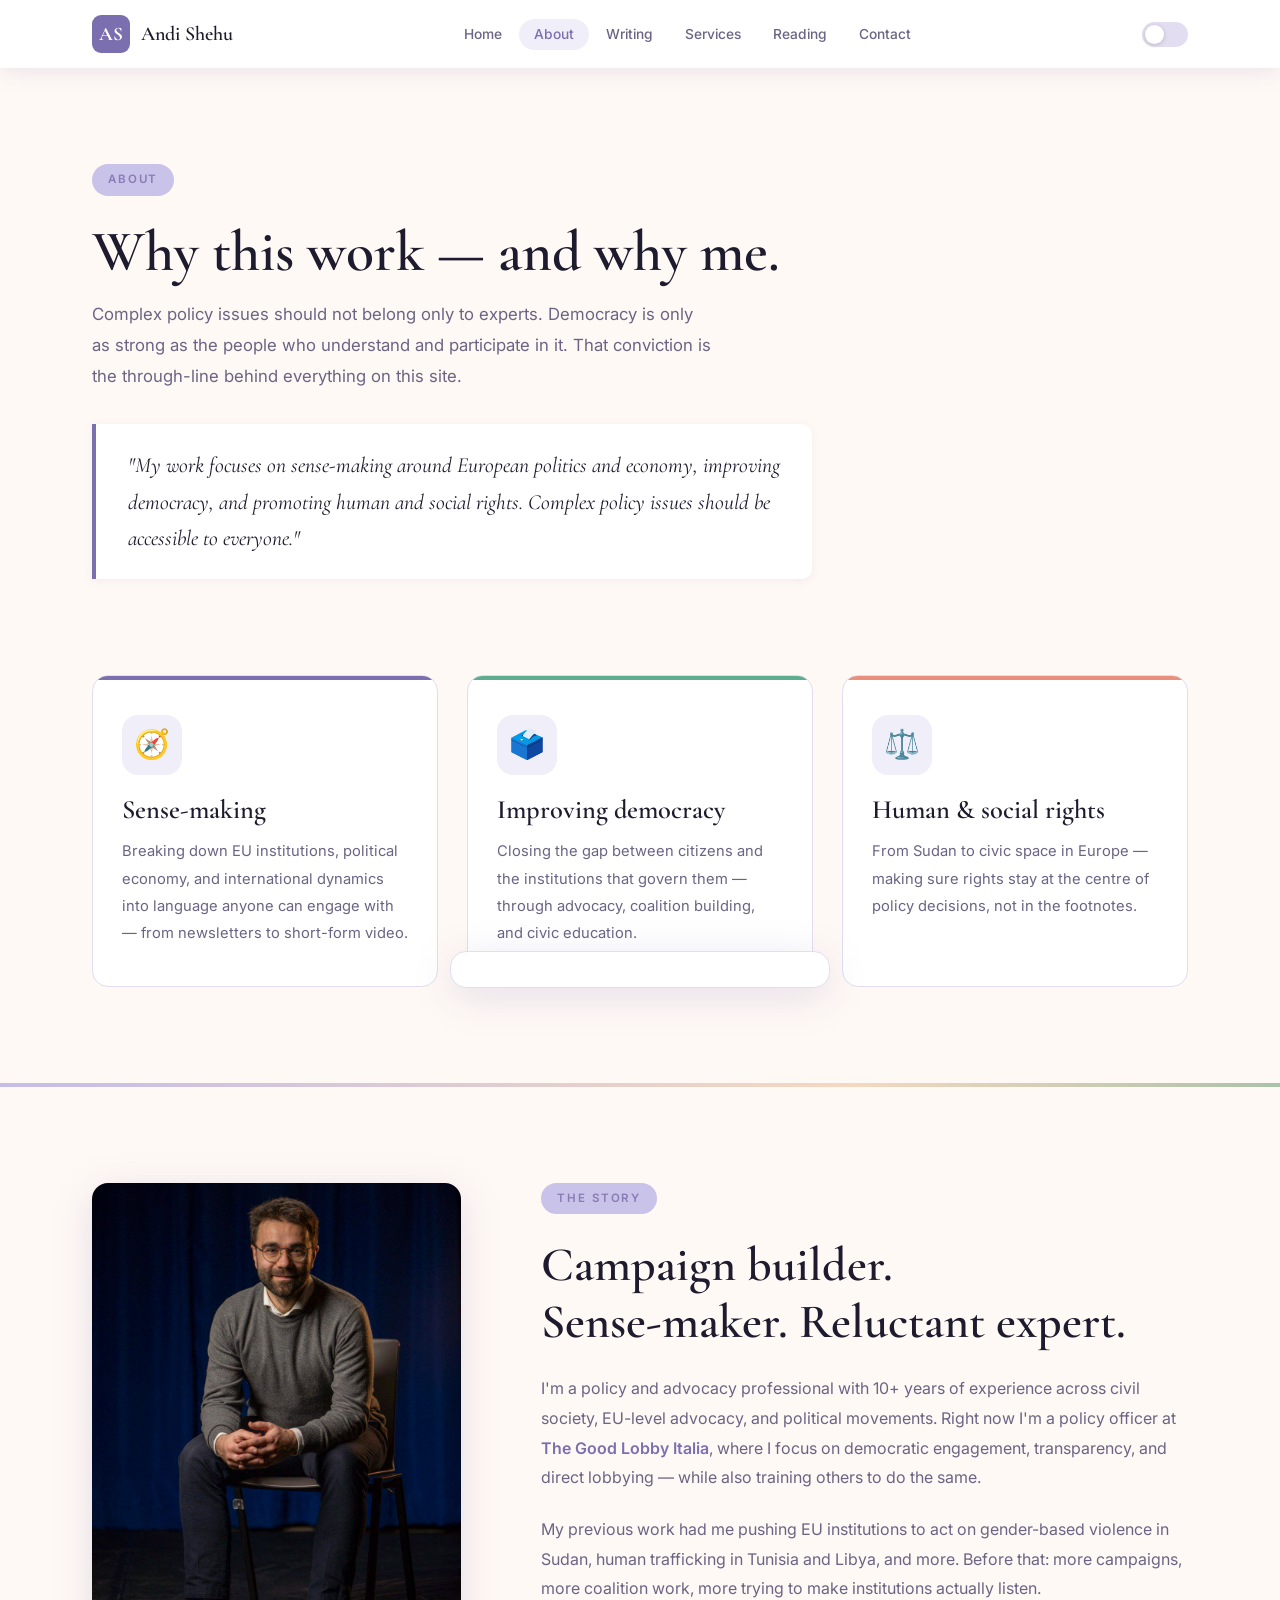
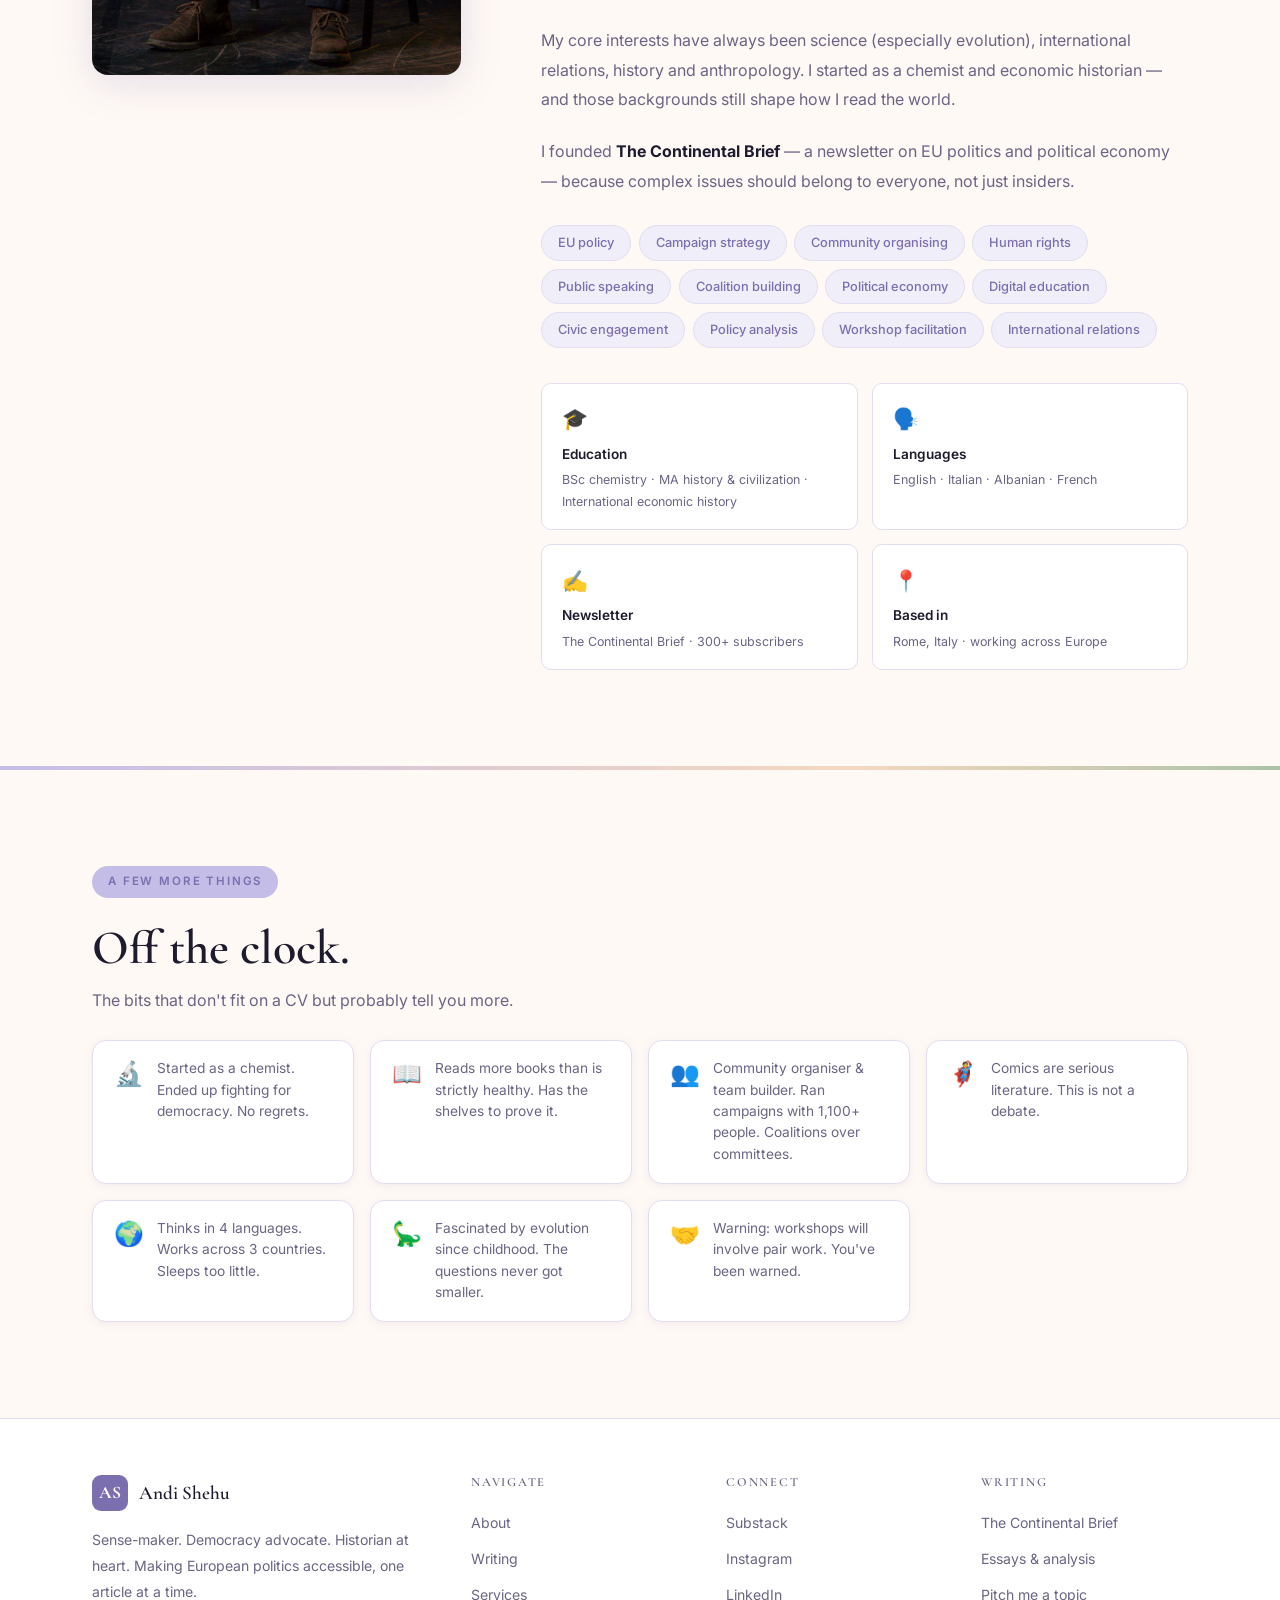
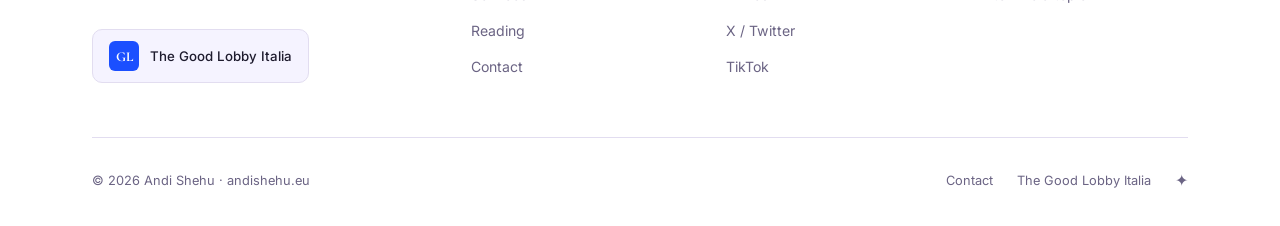
==== about.html @ 3b13c6f8 "Add files via upload" ====
<!DOCTYPE html>
<html lang="en" data-theme="light">
<head>
    <meta charset="UTF-8">
    <meta name="viewport" content="width=device-width, initial-scale=1.0">
    <title>About — Andi Shehu</title>
    <meta name="description" content="Mission, story and background. Policy officer at The Good Lobby Italia, working on EU politics, human rights and community organising.">

    <link rel="preconnect" href="https://fonts.googleapis.com">
    <link rel="preconnect" href="https://fonts.gstatic.com" crossorigin>
    <link href="https://fonts.googleapis.com/css2?family=Cormorant+Garamond:ital,wght@0,400;0,500;0,600;0,700;1,400;1,600&family=Inter:wght@300;400;500;600&display=swap" rel="stylesheet">
    <link rel="stylesheet" href="styles.css">

    <style>
    body { background: var(--bg-about); }

    .page-intro { max-width: 760px; }

    /* Mission pillars */
    .pillars-grid { display: grid; grid-template-columns: repeat(3,1fr); gap: 1.8rem; margin-top: 1rem; }
    .pillar-card {
        background: var(--surface); border: 1px solid var(--border);
        border-radius: var(--radius); padding: 2.4rem 1.8rem; text-align: left;
        transition: all var(--transition); position: relative; overflow: hidden;
    }
    .pillar-card::before { content: ''; position: absolute; top: 0; left: 0; right: 0; height: 4px; background: var(--pc, var(--primary)); }
    .pillar-card:hover { transform: translateY(-6px); box-shadow: var(--shadow-lg); }
    .pillar-icon {
        width: 60px; height: 60px; border-radius: 16px;
        display: flex; align-items: center; justify-content: center;
        font-size: 1.8rem; margin-bottom: 1.3rem; background: var(--surface-alt);
    }
    .pillar-card h3 { margin-bottom: 0.7rem; }
    .pillar-card p { font-size: 0.92rem; }

    .blockquote {
        font-family: 'Cormorant Garamond', serif; font-size: 1.35rem; font-style: italic;
        color: var(--text); border-left: 4px solid var(--primary);
        padding: 1.4rem 2rem; text-align: left;
        background: var(--surface); border-radius: 0 var(--radius-sm) var(--radius-sm) 0;
        margin: 2rem 0; box-shadow: var(--shadow-sm); max-width: 720px;
    }

    /* Bio */
    .about-grid { display: grid; grid-template-columns: 1fr 1.75fr; gap: 5rem; align-items: start; }
    .photo-col { position: relative; }
    .photo-frame {
        width: 100%; aspect-ratio: 3/4; border-radius: var(--radius);
        overflow: hidden; box-shadow: var(--shadow-lg); position: relative;
    }
    .photo-frame img { width: 100%; height: 100%; object-fit: cover; display: block; }
    .photo-hover-msg {
        position: absolute; inset: 0; background: rgba(90,78,138,0.88);
        display: flex; align-items: center; justify-content: center;
        opacity: 0; transition: opacity 0.35s; border-radius: var(--radius);
        color: white; text-align: center; padding: 2rem;
        font-family: 'Cormorant Garamond', serif; font-size: 1.15rem;
        font-style: italic; line-height: 1.65;
    }
    .photo-frame:hover .photo-hover-msg { opacity: 1; }

    .about-text h2 { margin-bottom: 1.4rem; }
    .about-text > p { margin-bottom: 1.4rem; }

    .expertise-tags { display: flex; flex-wrap: wrap; gap: 0.45rem; margin-top: 1.8rem; }

    .bg-cards { display: grid; grid-template-columns: 1fr 1fr; gap: 0.85rem; margin-top: 2.2rem; }
    .bg-card {
        background: var(--surface); border: 1px solid var(--border);
        border-radius: var(--radius-sm); padding: 1.1rem 1.25rem; transition: all var(--transition);
    }
    .bg-card:hover { box-shadow: var(--shadow-md); transform: translateY(-3px); border-color: var(--primary-light); }
    .bg-card-icon  { font-size: 1.3rem; margin-bottom: 0.4rem; }
    .bg-card-title { font-weight: 600; font-size: 0.85rem; color: var(--text); margin-bottom: 0.2rem; }
    .bg-card-detail{ font-size: 0.78rem; color: var(--text-muted); }

    /* Fun facts */
    .ff-grid { display: grid; grid-template-columns: repeat(auto-fill, minmax(240px, 1fr)); gap: 1rem; margin-top: 1.5rem; }
    .ff-card {
        background: var(--surface); border: 1px solid var(--border);
        border-radius: 14px; padding: 1.1rem 1.3rem;
        display: flex; align-items: flex-start; gap: 0.8rem;
        transition: all 0.25s; box-shadow: var(--shadow-sm); cursor: default;
    }
    .ff-card:hover { transform: translateY(-4px); box-shadow: var(--shadow-md); border-color: var(--primary-light); }
    .ff-emoji { font-size: 1.5rem; flex-shrink: 0; line-height: 1.3; }
    .ff-text  { font-size: 0.86rem; color: var(--text-muted); line-height: 1.55; }

    @media (max-width: 960px) {
        .about-grid    { grid-template-columns: 1fr; }
        .photo-col     { max-width: 300px; margin: 0 auto; }
        .pillars-grid  { grid-template-columns: 1fr; }
    }
    @media (max-width: 480px) {
        .bg-cards { grid-template-columns: 1fr; }
    }

    /* Konami easter egg */
    .konami-overlay {
        display: none; position: fixed; inset: 0; z-index: 99999;
        background: rgba(90,78,138,0.96);
        align-items: center; justify-content: center;
        flex-direction: column; gap: 1.5rem; text-align: center; color: white; padding: 2rem;
    }
    .konami-overlay.show { display: flex; }
    .konami-emoji  { font-size: 5rem; animation: spin 1s linear infinite; }
    @keyframes spin { to { transform: rotate(360deg); } }
    .konami-title  { font-family: 'Cormorant Garamond', serif; font-size: 3rem; }
    .konami-text   { font-size: 1.1rem; opacity: 0.9; max-width: 500px; line-height: 1.6; }
    .konami-close  { background: white; color: var(--primary-dark); border: none; padding: 0.75rem 2rem; border-radius: var(--radius-full); font-size: 1rem; font-weight: 600; cursor: pointer; margin-top: 1rem; font-family: 'Inter', sans-serif; }
    </style>
</head>
<body>

<!-- NAV -->
<nav id="navbar" class="site-nav solid">
    <div class="nav-inner">
        <a href="index.html" class="nav-logo">
            <div class="nav-logo-mark">AS</div>
            <span class="nav-logo-text">Andi Shehu</span>
        </a>
        <ul class="nav-links">
            <li><a href="index.html">Home</a></li>
            <li><a href="about.html">About</a></li>
            <li><a href="writing.html">Writing</a></li>
            <li><a href="services.html">Services</a></li>
            <li><a href="reading.html">Reading</a></li>
            <li><a href="contact.html">Contact</a></li>
        </ul>
        <div class="nav-actions">
            <button class="theme-toggle" id="themeToggle" aria-label="Toggle dark mode">
                <span class="theme-icon sun">☀️</span>
                <span class="theme-icon moon">🌙</span>
            </button>
            <button class="hamburger" id="hamburger" aria-label="Open menu">
                <span></span><span></span><span></span>
            </button>
        </div>
    </div>
</nav>
<div class="mobile-nav" id="mobileNav">
    <a href="index.html">Home</a>
    <a href="about.html">About</a>
    <a href="writing.html">Writing</a>
    <a href="services.html">Services</a>
    <a href="reading.html">Reading</a>
    <a href="contact.html">Contact</a>
</div>

<!-- Page intro / Mission -->
<section class="has-nav-offset">
    <div class="container">
        <div class="page-intro fade-in">
            <span class="section-label">About</span>
            <h1>Why this work — and why me.</h1>
            <p>Complex policy issues should not belong only to experts. Democracy is only as strong as the people who understand and participate in it. That conviction is the through-line behind everything on this site.</p>
            <blockquote class="blockquote">
                "My work focuses on sense-making around European politics and economy, improving democracy,
                and promoting human and social rights. Complex policy issues should be accessible to everyone."
            </blockquote>
        </div>

        <div class="pillars-grid">
            <div class="pillar-card fade-in" style="--pc:var(--primary);">
                <div class="pillar-icon">🧭</div>
                <h3>Sense-making</h3>
                <p>Breaking down EU institutions, political economy, and international dynamics into language anyone can engage with — from newsletters to short-form video.</p>
            </div>
            <div class="pillar-card fade-in" style="--pc:var(--secondary);">
                <div class="pillar-icon">🗳️</div>
                <h3>Improving democracy</h3>
                <p>Closing the gap between citizens and the institutions that govern them — through advocacy, coalition building, and civic education.</p>
            </div>
            <div class="pillar-card fade-in" style="--pc:var(--accent);">
                <div class="pillar-icon">⚖️</div>
                <h3>Human &amp; social rights</h3>
                <p>From Sudan to civic space in Europe — making sure rights stay at the centre of policy decisions, not in the footnotes.</p>
            </div>
        </div>
    </div>
</section>

<div class="divider" style="margin-top:6rem;"></div>

<!-- Bio -->
<section class="section">
    <div class="container">
        <div class="about-grid">
            <div class="photo-col fade-in">
                <div class="photo-frame">
                    <img src="Photo/Foto Profilo.jpg" alt="Andi Shehu" loading="lazy">
                    <div class="photo-hover-msg">
                        "Chemist and economic historian by training.<br>Avid reader, sometimes a gamer,<br>and I love my comics."
                    </div>
                </div>
            </div>
            <div class="about-text fade-in">
                <span class="section-label">The story</span>
                <h2>Campaign builder.<br>Sense-maker. Reluctant expert.</h2>
                <p>
                    I'm a policy and advocacy professional with 10+ years of experience across civil society,
                    EU-level advocacy, and political movements. Right now I'm a policy officer at
                    <a href="https://www.thegoodlobby.it/" target="_blank" rel="noopener" style="color:var(--primary);font-weight:600;">The Good Lobby Italia</a>,
                    where I focus on democratic engagement, transparency, and direct lobbying — while also training others to do the same.
                </p>
                <p>
                    My previous work had me pushing EU institutions to act on gender-based violence in Sudan,
                    human trafficking in Tunisia and Libya, and more. Before that: more campaigns,
                    more coalition work, more trying to make institutions actually listen.
                </p>
                <p>
                    My core interests have always been science (especially evolution), international relations,
                    history and anthropology. I started as a chemist and economic historian — and those backgrounds
                    still shape how I read the world.
                </p>
                <p>
                    I founded <strong style="color:var(--text);">The Continental Brief</strong> — a newsletter on EU politics
                    and political economy — because complex issues should belong to everyone, not just insiders.
                </p>

                <div class="expertise-tags">
                    <span class="tag">EU policy</span>
                    <span class="tag">Campaign strategy</span>
                    <span class="tag">Community organising</span>
                    <span class="tag">Human rights</span>
                    <span class="tag">Public speaking</span>
                    <span class="tag">Coalition building</span>
                    <span class="tag">Political economy</span>
                    <span class="tag">Digital education</span>
                    <span class="tag">Civic engagement</span>
                    <span class="tag">Policy analysis</span>
                    <span class="tag">Workshop facilitation</span>
                    <span class="tag">International relations</span>
                </div>

                <div class="bg-cards">
                    <div class="bg-card">
                        <div class="bg-card-icon">🎓</div>
                        <div class="bg-card-title">Education</div>
                        <div class="bg-card-detail">BSc chemistry · MA history &amp; civilization · International economic history</div>
                    </div>
                    <div class="bg-card">
                        <div class="bg-card-icon">🗣️</div>
                        <div class="bg-card-title">Languages</div>
                        <div class="bg-card-detail">English · Italian · Albanian · French</div>
                    </div>
                    <div class="bg-card">
                        <div class="bg-card-icon">✍️</div>
                        <div class="bg-card-title">Newsletter</div>
                        <div class="bg-card-detail">The Continental Brief · 300+ subscribers</div>
                    </div>
                    <div class="bg-card">
                        <div class="bg-card-icon">📍</div>
                        <div class="bg-card-title">Based in</div>
                        <div class="bg-card-detail">Rome, Italy · working across Europe</div>
                    </div>
                </div>
            </div>
        </div>
    </div>
</section>

<div class="divider"></div>

<!-- Fun facts -->
<section class="section">
    <div class="container">
        <span class="section-label fade-in">A few more things</span>
        <h2 class="fade-in" style="margin-bottom:0.5rem;">Off the clock.</h2>
        <p class="fade-in" style="max-width:580px;">The bits that don't fit on a CV but probably tell you more.</p>
        <div class="ff-grid" id="funFactsGrid">
            <!-- Loaded from fun-facts.json -->
        </div>
    </div>
</section>

<!-- FOOTER -->
<footer>
    <div class="container">
        <div class="footer-grid">
            <div class="footer-brand">
                <div style="display:flex;align-items:center;gap:0.7rem;">
                    <div class="nav-logo-mark" style="width:36px;height:36px;font-size:1.1rem;">AS</div>
                    <span style="font-family:'Cormorant Garamond',serif;font-size:1.2rem;font-weight:600;color:var(--text);">Andi Shehu</span>
                </div>
                <p>Sense-maker. Democracy advocate. Historian at heart. Making European politics accessible, one article at a time.</p>
                <a href="https://www.thegoodlobby.it/" target="_blank" rel="noopener" class="tgl-badge">
                    <div class="tgl-logo">GL</div>The Good Lobby Italia
                </a>
            </div>
            <div class="footer-col"><h4>Navigate</h4><ul class="footer-links"><li><a href="about.html">About</a></li><li><a href="writing.html">Writing</a></li><li><a href="services.html">Services</a></li><li><a href="reading.html">Reading</a></li><li><a href="contact.html">Contact</a></li></ul></div>
            <div class="footer-col"><h4>Connect</h4><ul class="footer-links"><li><a href="https://substack.com/@shehuandi" target="_blank" rel="noopener">Substack</a></li><li><a href="https://www.instagram.com/sheh.andi/" target="_blank" rel="noopener">Instagram</a></li><li><a href="https://linkedin.com/in/inandishehu/" target="_blank" rel="noopener">LinkedIn</a></li><li><a href="https://x.com/AndShehu" target="_blank" rel="noopener">X / Twitter</a></li><li><a href="https://www.tiktok.com/@andishehu670" target="_blank" rel="noopener">TikTok</a></li></ul></div>
            <div class="footer-col"><h4>Writing</h4><ul class="footer-links"><li><a href="https://substack.com/@shehuandi" target="_blank" rel="noopener">The Continental Brief</a></li><li><a href="writing.html">Essays &amp; analysis</a></li><li><a href="contact.html">Pitch me a topic</a></li></ul></div>
        </div>
        <div class="footer-bottom">
            <p>© 2026 Andi Shehu · andishehu.eu</p>
            <div class="footer-links-row">
                <a href="contact.html">Contact</a>
                <a href="https://www.thegoodlobby.it/" target="_blank" rel="noopener">The Good Lobby Italia</a>
                <span class="easter-star" id="easterStar">✦</span>
            </div>
        </div>
    </div>
</footer>

<div class="toast" id="toast" role="status" aria-live="polite"></div>

<!-- Konami easter egg -->
<div class="konami-overlay" id="konamiOverlay">
    <div class="konami-emoji">🎮</div>
    <div class="konami-title">Achievement unlocked!</div>
    <div class="konami-text">You know the Konami code. Andi would approve — he's a gamer too. Now go save the real world, not just the virtual one.</div>
    <button class="konami-close" onclick="document.getElementById('konamiOverlay').classList.remove('show')">Back to reality →</button>
</div>

<script src="app.js"></script>
<script>
/* Load fun facts */
(async function () {
    const grid = document.getElementById('funFactsGrid');
    if (!grid) return;
    try {
        const res = await fetch('fun-facts.json');
        const facts = await res.json();
        grid.innerHTML = facts.map(f => `
            <div class="ff-card fade-in">
                <span class="ff-emoji">${f.emoji}</span>
                <span class="ff-text">${f.text}</span>
            </div>`).join('');
        const io = new IntersectionObserver(entries => {
            entries.forEach((e,i) => { if (e.isIntersecting) { setTimeout(() => e.target.classList.add('visible'), i*40); io.unobserve(e.target); } });
        }, { threshold: 0.08 });
        grid.querySelectorAll('.fade-in').forEach(el => io.observe(el));
    } catch (err) {
        grid.innerHTML = '';
    }
})();

/* Konami code */
(function () {
    const seq = ['ArrowUp','ArrowUp','ArrowDown','ArrowDown','ArrowLeft','ArrowRight','ArrowLeft','ArrowRight','b','a'];
    let idx = 0;
    document.addEventListener('keydown', e => {
        const k = e.key.length === 1 ? e.key.toLowerCase() : e.key;
        if (k === seq[idx]) {
            idx++;
            if (idx === seq.length) {
                document.getElementById('konamiOverlay').classList.add('show');
                idx = 0;
            }
        } else {
            idx = 0;
        }
    });

    /* Easter star toast */
    const star = document.getElementById('easterStar');
    if (star) star.addEventListener('click', () => {
        window.showToast('🌟 You found it. The footer star says hi.');
    });
})();
</script>
</body>
</html>
---- styles.css ----
/* =========================================================
   Andi Shehu — shared styles
   ========================================================= */

*, *::before, *::after { margin: 0; padding: 0; box-sizing: border-box; }
html { scroll-behavior: smooth; overflow-x: hidden; }

:root {
    --bg:          #F5F3FF;
    --bg-about:    #FFF9F5;
    --bg-blog:     #F3FBF7;
    --bg-mission:  #F3F5FF;
    --bg-services: #FFF6F2;
    --bg-reading:  #FFFDF3;
    --bg-contact:  #F3F8FF;
    --surface:     #FFFFFF;
    --surface-alt: #F0EEF8;
    --primary:     #7C6FAF;
    --primary-light:#C4BDE8;
    --primary-dark: #5A4E8A;
    --secondary:   #5FAD90;
    --accent:      #E8907B;
    --accent-warm: #F5D8C0;
    --gold:        #D4A843;
    --text:        #1E1B2E;
    --text-muted:  #6B6484;
    --border:      #E2DDF0;
    --shadow-sm:   0 2px 8px rgba(124,111,175,0.10);
    --shadow-md:   0 4px 20px rgba(124,111,175,0.15);
    --shadow-lg:   0 8px 40px rgba(124,111,175,0.20);
    --radius:      16px;
    --radius-sm:   10px;
    --radius-full: 9999px;
    --transition:  0.3s cubic-bezier(0.4,0,0.2,1);
    --nav-height:  68px;
}
[data-theme="dark"] {
    --bg:          #17132A;
    --bg-about:    #1C1420;
    --bg-blog:     #131C18;
    --bg-mission:  #13152A;
    --bg-services: #1C1513;
    --bg-reading:  #1C1B13;
    --bg-contact:  #131620;
    --surface:     #251F3E;
    --surface-alt: #2D2648;
    --primary:     #A89DD4;
    --primary-light:#C5BEEA;
    --primary-dark: #8A7EC0;
    --secondary:   #7EC8A4;
    --accent:      #E8A598;
    --accent-warm: #3D2E24;
    --text:        #F0EDF8;
    --text-muted:  #9D94B5;
    --border:      #3D3458;
    --shadow-sm:   0 2px 8px rgba(0,0,0,0.30);
    --shadow-md:   0 4px 20px rgba(0,0,0,0.40);
    --shadow-lg:   0 8px 40px rgba(0,0,0,0.50);
}

body {
    font-family: 'Inter', sans-serif;
    background: var(--bg);
    color: var(--text);
    line-height: 1.7;
    transition: background var(--transition), color var(--transition);
    overflow-x: hidden;
}
h1,h2,h3,h4 { font-family: 'Cormorant Garamond', serif; line-height: 1.2; font-weight: 600; }
h1 { font-size: clamp(2.6rem, 6vw, 5rem); }
h2 { font-size: clamp(2rem, 4vw, 3rem); }
h3 { font-size: clamp(1.2rem, 2.5vw, 1.65rem); }
p  { color: var(--text-muted); line-height: 1.85; }
a  { text-decoration: none; color: inherit; }
img { max-width: 100%; display: block; }

.container { max-width: 1160px; margin: 0 auto; padding: 0 2rem; width: 100%; }
.container-narrow { max-width: 760px; margin: 0 auto; padding: 0 2rem; width: 100%; }
.section { padding: 96px 0; }
.section-sm { padding: 60px 0; }

.divider {
    height: 4px;
    background: linear-gradient(90deg, var(--primary-light), var(--accent-warm), var(--secondary), var(--primary-light));
    background-size: 200% 100%;
    animation: shimmer 4s linear infinite;
}
@keyframes shimmer { to { background-position: 200% 0; } }

.section-label {
    display: inline-block; font-size: 0.72rem; font-weight: 600;
    letter-spacing: 0.16em; text-transform: uppercase;
    color: var(--primary); background: var(--primary-light);
    padding: 0.38rem 1rem; border-radius: var(--radius-full);
    margin-bottom: 1.4rem; opacity: 0.9;
}
[data-theme="dark"] .section-label { background: rgba(168,157,212,0.18); }

/* ---------- Buttons ---------- */
.btn {
    display: inline-flex; align-items: center; gap: 0.5rem;
    padding: 0.85rem 1.9rem; border-radius: var(--radius-full);
    font-weight: 500; font-size: 0.95rem; cursor: pointer;
    border: none; transition: all var(--transition);
    position: relative; overflow: hidden;
    font-family: 'Inter', sans-serif;
}
.btn-primary { background: var(--primary); color: #fff; box-shadow: 0 4px 18px rgba(124,111,175,0.38); }
.btn-primary:hover { transform: translateY(-2px); box-shadow: 0 8px 28px rgba(124,111,175,0.48); }
.btn-outline { background: transparent; color: var(--primary); border: 2px solid var(--primary); }
.btn-outline:hover { background: var(--primary); color: #fff; transform: translateY(-2px); }
.btn-accent  { background: var(--accent); color: #fff; box-shadow: 0 4px 18px rgba(232,144,123,0.38); }
.btn-accent:hover  { transform: translateY(-2px); box-shadow: 0 8px 28px rgba(232,144,123,0.48); }
.btn-white {
    background: white; color: #E05800; padding: 0.82rem 1.9rem;
    border-radius: var(--radius-full); font-weight: 600; font-size: 0.95rem;
    transition: all 0.25s; white-space: nowrap; text-decoration: none; display: inline-block;
}
.btn-white:hover { transform: translateY(-2px); box-shadow: 0 8px 24px rgba(0,0,0,0.22); }

.ripple {
    position: absolute; border-radius: 50%; transform: scale(0);
    animation: ripple-anim 0.65s linear; background: rgba(255,255,255,0.32); pointer-events: none;
}
@keyframes ripple-anim { to { transform: scale(4.5); opacity: 0; } }

.fade-in { opacity: 0; transform: translateY(28px); transition: opacity 0.7s ease, transform 0.7s ease; }
.fade-in.visible { opacity: 1; transform: translateY(0); }

/* ---------- NAV ---------- */
nav.site-nav {
    position: fixed; top: 0; left: 0; right: 0;
    height: var(--nav-height); z-index: 1000;
    display: flex; align-items: center; transition: all var(--transition);
}
nav.site-nav.scrolled,
nav.site-nav.solid { background: var(--surface); box-shadow: var(--shadow-md); }
.nav-inner {
    display: flex; align-items: center; justify-content: space-between;
    width: 100%; max-width: 1160px; margin: 0 auto; padding: 0 2rem;
}
.nav-logo { display: flex; align-items: center; gap: 0.7rem; cursor: pointer; user-select: none; }
.nav-logo-mark {
    width: 38px; height: 38px; background: var(--primary); border-radius: 9px;
    display: flex; align-items: center; justify-content: center;
    color: white; font-family: 'Cormorant Garamond', serif; font-size: 1.2rem; font-weight: 700;
    transition: transform 0.35s, background 0.35s;
}
.nav-logo:hover .nav-logo-mark { transform: rotate(12deg) scale(1.12); background: var(--accent); }
.nav-logo-text { font-family: 'Cormorant Garamond', serif; font-size: 1.25rem; font-weight: 600; color: var(--text); }
.nav-links { display: flex; align-items: center; gap: 0.1rem; list-style: none; }
.nav-links a {
    font-size: 0.86rem; font-weight: 500; color: var(--text-muted);
    padding: 0.45rem 0.95rem; border-radius: var(--radius-full); transition: all var(--transition);
}
.nav-links a:hover, .nav-links a.active { color: var(--primary); background: var(--surface-alt); }
.nav-actions { display: flex; align-items: center; gap: 0.85rem; }

.theme-toggle {
    width: 46px; height: 25px; background: var(--border);
    border-radius: var(--radius-full); border: none; cursor: pointer;
    position: relative; transition: background var(--transition);
}
.theme-toggle::after {
    content: ''; position: absolute; top: 3px; left: 3px;
    width: 19px; height: 19px; background: var(--surface); border-radius: 50%;
    transition: transform var(--transition); box-shadow: 0 1px 4px rgba(0,0,0,0.18);
}
[data-theme="dark"] .theme-toggle { background: var(--primary); }
[data-theme="dark"] .theme-toggle::after { transform: translateX(21px); }
.theme-icon { position: absolute; top: 50%; transform: translateY(-50%); font-size: 10px; transition: opacity var(--transition); }
.theme-icon.sun { left: 5px; opacity: 1; }
.theme-icon.moon { right: 4px; opacity: 0; }
[data-theme="dark"] .theme-icon.sun { opacity: 0; }
[data-theme="dark"] .theme-icon.moon { opacity: 1; }

.hamburger { display: none; flex-direction: column; gap: 5px; cursor: pointer; background: none; border: none; padding: 4px; }
.hamburger span { display: block; width: 22px; height: 2px; background: var(--text); border-radius: 2px; transition: all var(--transition); }
.hamburger.open span:nth-child(1) { transform: translateY(7px) rotate(45deg); }
.hamburger.open span:nth-child(2) { opacity: 0; }
.hamburger.open span:nth-child(3) { transform: translateY(-7px) rotate(-45deg); }

.mobile-nav {
    display: none; position: fixed; top: var(--nav-height); left: 0; right: 0;
    background: var(--surface); padding: 1.25rem 2rem;
    box-shadow: var(--shadow-lg); z-index: 999;
    flex-direction: column; gap: 0.25rem; border-top: 1px solid var(--border);
}
.mobile-nav.open { display: flex; }
.mobile-nav a { font-size: 1rem; font-weight: 500; color: var(--text); padding: 0.7rem 1rem; border-radius: var(--radius-sm); transition: all var(--transition); }
.mobile-nav a:hover { background: var(--surface-alt); color: var(--primary); }

/* Add top padding so content clears the fixed nav on subpages */
.has-nav-offset { padding-top: var(--nav-height); }

/* ---------- Page intro band (sub-pages) ---------- */
.page-intro {
    padding: 6rem 0 3rem; position: relative;
}
.page-intro h1 {
    font-size: clamp(2.4rem, 5vw, 3.6rem); margin-bottom: 0.75rem;
}
.page-intro p { max-width: 620px; font-size: 1.05rem; }

/* ---------- Nav cards (home) ---------- */
.nav-cards {
    display: grid; grid-template-columns: repeat(auto-fill, minmax(220px, 1fr));
    gap: 1.2rem; margin-top: 2rem;
}
.nav-card {
    background: var(--surface); border: 1px solid var(--border);
    border-radius: var(--radius); padding: 1.6rem 1.5rem;
    text-decoration: none; color: inherit; display: block;
    transition: all var(--transition); position: relative; overflow: hidden;
}
.nav-card:hover { transform: translateY(-6px); box-shadow: var(--shadow-lg); border-color: var(--primary-light); }
.nav-card-icon {
    width: 44px; height: 44px; border-radius: 12px;
    background: var(--surface-alt); display: flex; align-items: center; justify-content: center;
    font-size: 1.3rem; margin-bottom: 1rem;
}
.nav-card h3 { font-size: 1.2rem; margin-bottom: 0.4rem; color: var(--text); }
.nav-card p  { font-size: 0.86rem; line-height: 1.55; }
.nav-card-arrow {
    position: absolute; top: 1.3rem; right: 1.3rem;
    color: var(--text-muted); font-size: 1.1rem; transition: all 0.25s;
}
.nav-card:hover .nav-card-arrow { color: var(--primary); transform: translate(3px,-3px); }

/* ---------- Article cards (compact, used on home + writing) ---------- */
.article-list { display: grid; grid-template-columns: repeat(auto-fill, minmax(320px,1fr)); gap: 1.8rem; }
.article-card {
    background: var(--surface); border: 1px solid var(--border);
    border-radius: var(--radius); overflow: hidden;
    transition: all var(--transition); display: flex; flex-direction: column;
    text-decoration: none; color: inherit;
}
.article-card:hover { box-shadow: var(--shadow-lg); transform: translateY(-6px); border-color: transparent; }
.article-card-img { height: 160px; display: flex; align-items: center; justify-content: center; font-size: 2.8rem; }
.article-card-img.lav   { background: linear-gradient(135deg, #D4CAEE, var(--primary-light)); }
.article-card-img.mint  { background: linear-gradient(135deg, #B5EAD7, #C9F0E2); }
.article-card-img.peach { background: linear-gradient(135deg, #F5D8C0, #F2C2AE); }
.article-card-img.gold  { background: linear-gradient(135deg, #F5E5B0, #E8D480); }
.article-card-img.sky   { background: linear-gradient(135deg, #BFD9F2, #D6EAF8); }
.article-card-body  { padding: 1.4rem 1.5rem; flex: 1; display: flex; flex-direction: column; }
.article-card-tags  { display: flex; gap: 0.35rem; flex-wrap: wrap; margin-bottom: 0.7rem; }
.article-tag {
    font-size: 0.7rem; font-weight: 600; text-transform: uppercase; letter-spacing: 0.08em;
    color: var(--primary); background: var(--surface-alt); padding: 0.22rem 0.6rem;
    border-radius: var(--radius-full); border: 1px solid var(--border);
}
.article-card h3 { font-size: 1.2rem; margin-bottom: 0.55rem; color: var(--text); transition: color var(--transition); }
.article-card:hover h3 { color: var(--primary); }
.article-card p  { font-size: 0.88rem; flex: 1; margin-bottom: 1.2rem; }
.article-card-footer { display: flex; align-items: center; justify-content: space-between; padding-top: 0.85rem; border-top: 1px solid var(--border); }
.article-date { font-size: 0.78rem; color: var(--text-muted); }
.article-readmore { font-size: 0.82rem; font-weight: 600; color: var(--primary); }
.no-results { grid-column: 1/-1; text-align: center; padding: 4rem; color: var(--text-muted); }
.no-results-emoji { font-size: 3rem; display: block; margin-bottom: 1rem; }

/* ---------- Newsletter / Substack banners ---------- */
.newsletter-banner {
    margin-top: 4rem; border-radius: var(--radius); padding: 3rem;
    text-align: center; position: relative; overflow: hidden;
    background: linear-gradient(135deg, var(--primary-dark), var(--primary));
}
.newsletter-banner::before { content: '✦'; position: absolute; font-size: 12rem; opacity: 0.04; top: -3rem; right: -2rem; color: white; line-height: 1; }
.newsletter-banner h3 { font-size: 2rem; margin-bottom: 0.75rem; color: white; }
.newsletter-banner p  { color: rgba(255,255,255,0.82); margin-bottom: 2rem; }

/* ---------- FOOTER ---------- */
footer { background: var(--surface); border-top: 1px solid var(--border); padding: 3.5rem 0 2rem; }
.footer-grid { display: grid; grid-template-columns: 1.6fr 1fr 1fr 1fr; gap: 3rem; margin-bottom: 3rem; }
.footer-brand > p { font-size: 0.88rem; margin: 1rem 0 1.5rem; }
.tgl-badge {
    display: inline-flex; align-items: center; gap: 0.7rem;
    background: var(--bg); border: 1px solid var(--border);
    border-radius: var(--radius-sm); padding: 0.7rem 1rem;
    text-decoration: none; color: var(--text); font-size: 0.83rem; font-weight: 500;
    transition: all var(--transition);
}
.tgl-badge:hover { border-color: var(--primary); transform: translateY(-2px); box-shadow: var(--shadow-sm); }
.tgl-logo { width: 30px; height: 30px; background: #1B4FFF; border-radius: 6px; display: flex; align-items: center; justify-content: center; font-size: 0.85rem; color: white; font-weight: 700; font-family: 'Cormorant Garamond', serif; }
.footer-col h4 { font-size: 0.78rem; font-weight: 600; text-transform: uppercase; letter-spacing: 0.14em; color: var(--text-muted); margin-bottom: 1.2rem; }
.footer-links { list-style: none; }
.footer-links li { margin-bottom: 0.55rem; }
.footer-links a { font-size: 0.88rem; color: var(--text-muted); transition: color var(--transition); }
.footer-links a:hover { color: var(--primary); }
.footer-bottom { border-top: 1px solid var(--border); padding-top: 1.8rem; display: flex; align-items: center; justify-content: space-between; flex-wrap: wrap; gap: 1rem; }
.footer-bottom p { font-size: 0.8rem; color: var(--text-muted); }
.footer-links-row { display: flex; gap: 1.5rem; align-items: center; }
.footer-links-row a { font-size: 0.8rem; color: var(--text-muted); transition: color 0.2s; }
.footer-links-row a:hover { color: var(--primary); }
.easter-star { cursor: default; user-select: none; color: var(--text-muted); }

/* ---------- Toast ---------- */
.toast {
    position: fixed; bottom: 2rem; left: 50%;
    transform: translateX(-50%) translateY(120px);
    background: var(--surface); border: 1px solid var(--border);
    border-radius: var(--radius); padding: 1.1rem 1.75rem;
    box-shadow: var(--shadow-lg); z-index: 9999; font-size: 0.9rem;
    text-align: center; max-width: 380px; width: 90%; line-height: 1.5;
    transition: transform 0.42s cubic-bezier(0.34,1.56,0.64,1);
}
.toast.show { transform: translateX(-50%) translateY(0); }

/* ---------- Tags / chips ---------- */
.tag {
    display: inline-block; padding: 0.38rem 1rem; border-radius: var(--radius-full);
    font-size: 0.8rem; font-weight: 500; background: var(--surface-alt);
    color: var(--primary); border: 1px solid var(--border); transition: all 0.22s; cursor: default;
}
.tag:hover { background: var(--primary); color: white; border-color: var(--primary); transform: translateY(-2px); }

/* ---------- RESPONSIVE ---------- */
@media (max-width: 960px) {
    .footer-grid { grid-template-columns: 1fr 1fr; }
}
@media (max-width: 768px) {
    .nav-links { display: none; }
    .hamburger { display: flex; }
    .section { padding: 70px 0; }
    .article-list { grid-template-columns: 1fr; }
    .footer-grid { grid-template-columns: 1fr; }
    .newsletter-banner { padding: 2rem; }
}
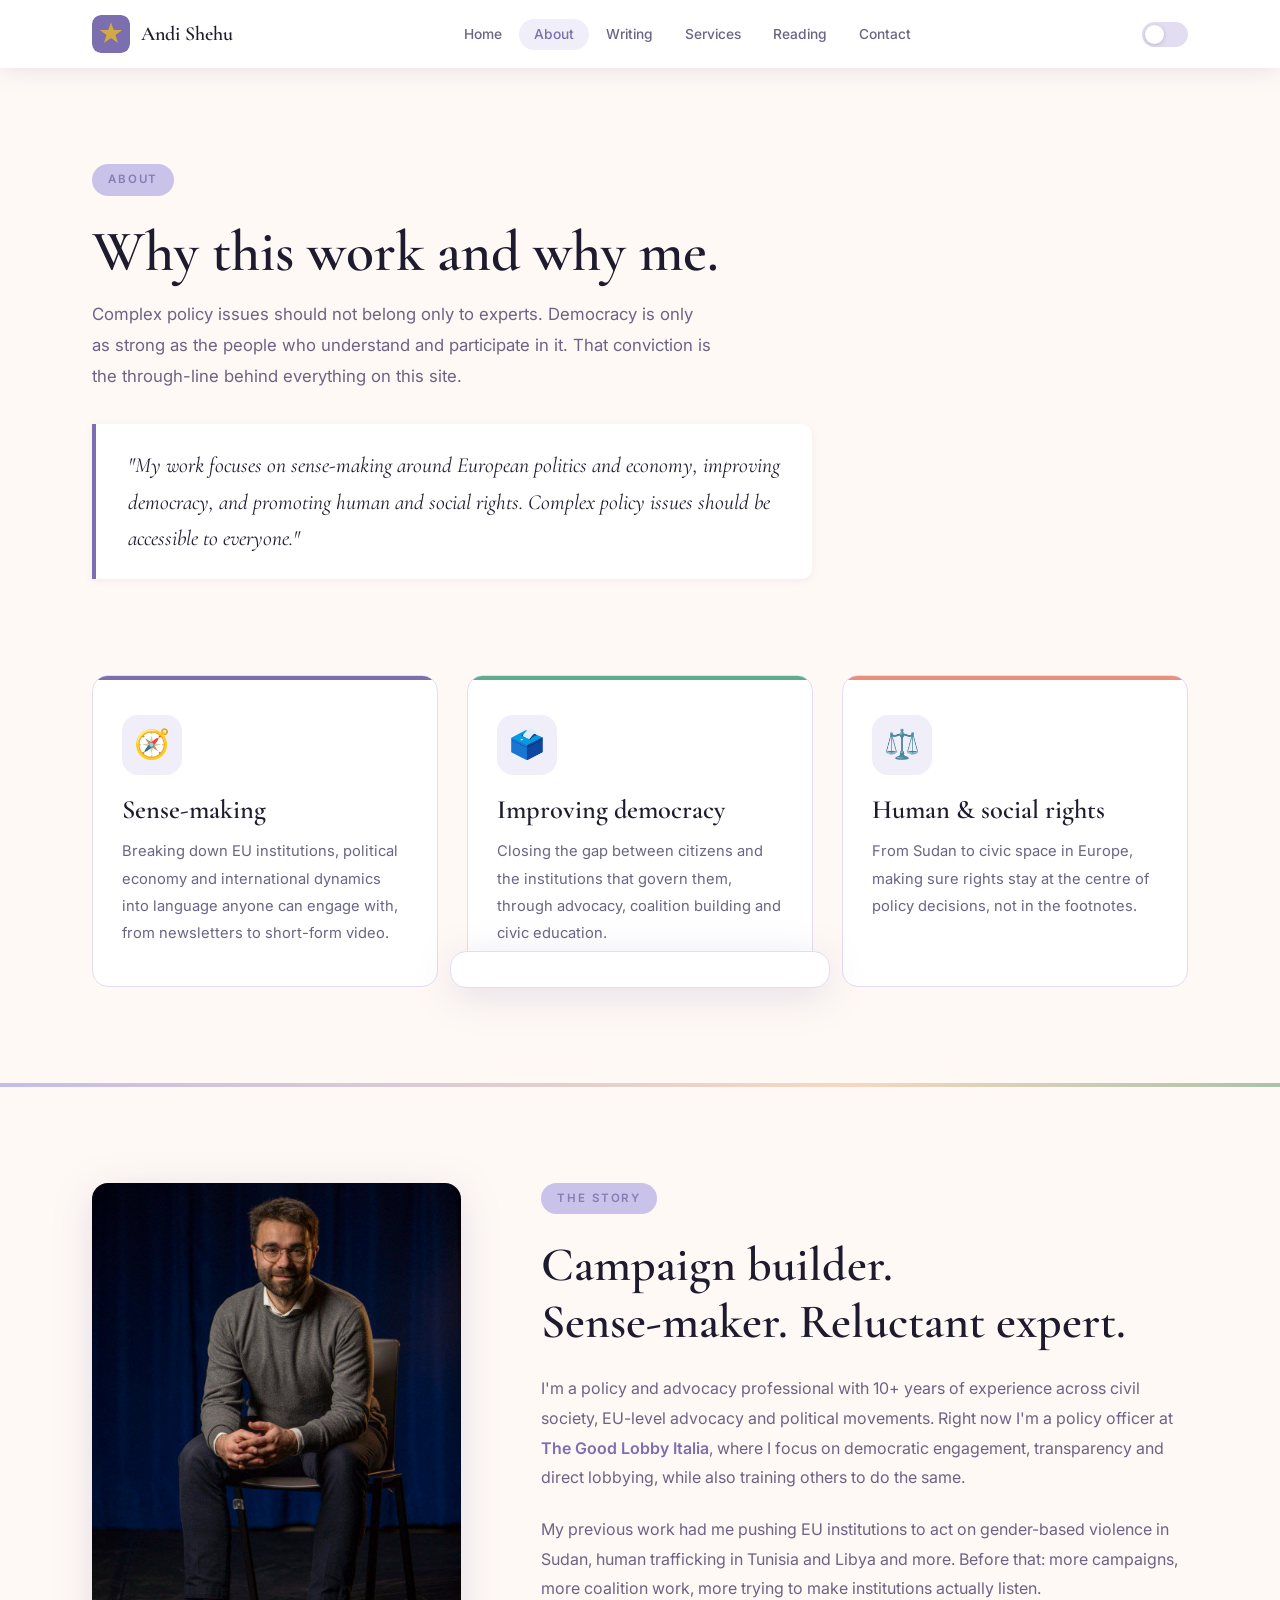
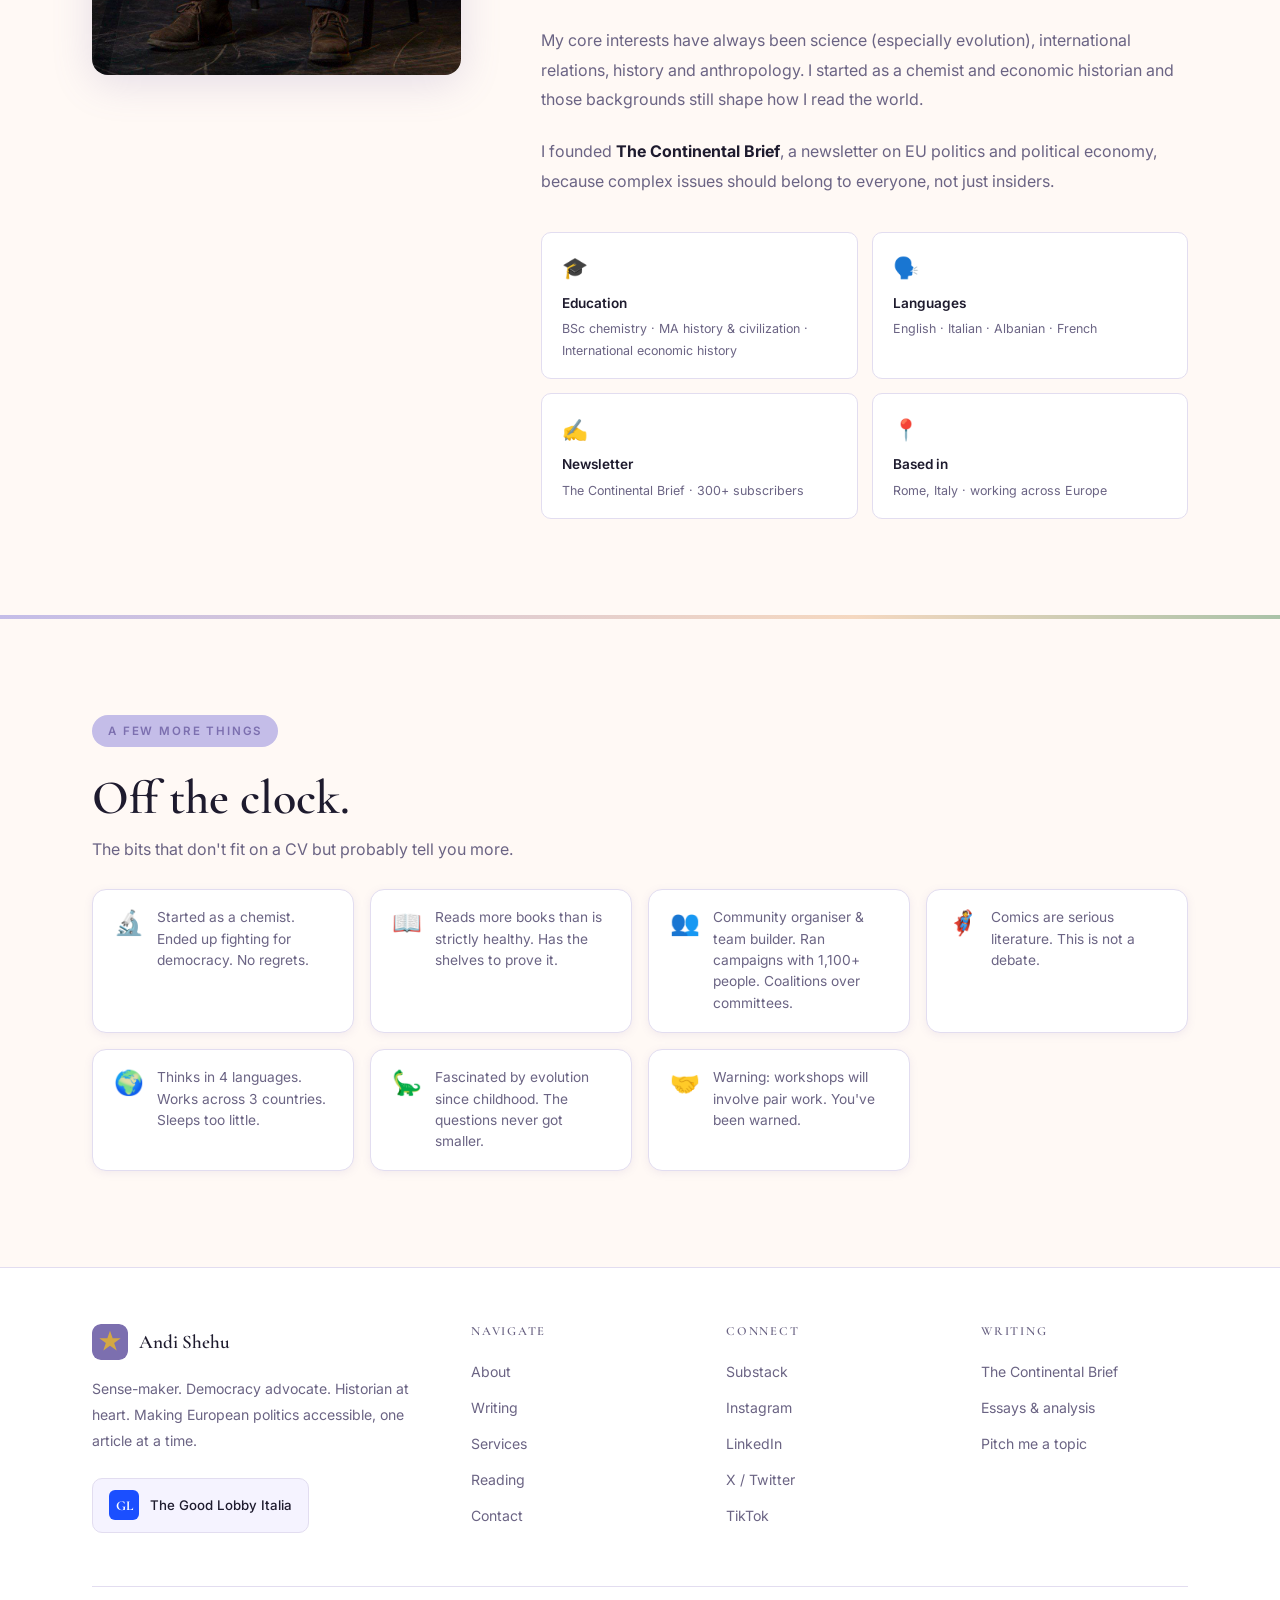
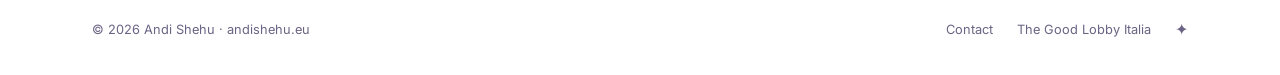
==== commit 331832e6: "Add files via upload" ====
--- a/about.html
+++ b/about.html
@@ -3,13 +3,14 @@
 <head>
     <meta charset="UTF-8">
     <meta name="viewport" content="width=device-width, initial-scale=1.0">
-    <title>About — Andi Shehu</title>
+    <title>About, Andi Shehu</title>
     <meta name="description" content="Mission, story and background. Policy officer at The Good Lobby Italia, working on EU politics, human rights and community organising.">
 
     <link rel="preconnect" href="https://fonts.googleapis.com">
     <link rel="preconnect" href="https://fonts.gstatic.com" crossorigin>
     <link href="https://fonts.googleapis.com/css2?family=Cormorant+Garamond:ital,wght@0,400;0,500;0,600;0,700;1,400;1,600&family=Inter:wght@300;400;500;600&display=swap" rel="stylesheet">
     <link rel="stylesheet" href="styles.css">
+    <link rel="icon" type="image/svg+xml" href="favicon.svg">
 
     <style>
     body { background: var(--bg-about); }
@@ -116,7 +117,7 @@
 <nav id="navbar" class="site-nav solid">
     <div class="nav-inner">
         <a href="index.html" class="nav-logo">
-            <div class="nav-logo-mark">AS</div>
+            <div class="nav-logo-mark"><svg viewBox="0 0 64 64" aria-hidden="true"><rect class="logo-bg" width="64" height="64" rx="14"/><path class="logo-star" d="M32 12 L36.7 25.4 L51 25.4 L39.4 33.7 L43.9 47 L32 38.8 L20.1 47 L24.6 33.7 L13 25.4 L27.3 25.4 Z"/></svg></div>
             <span class="nav-logo-text">Andi Shehu</span>
         </a>
         <ul class="nav-links">
@@ -152,7 +153,7 @@
     <div class="container">
         <div class="page-intro fade-in">
             <span class="section-label">About</span>
-            <h1>Why this work — and why me.</h1>
+            <h1>Why this work and why me.</h1>
             <p>Complex policy issues should not belong only to experts. Democracy is only as strong as the people who understand and participate in it. That conviction is the through-line behind everything on this site.</p>
             <blockquote class="blockquote">
                 "My work focuses on sense-making around European politics and economy, improving democracy,
@@ -164,17 +165,17 @@
             <div class="pillar-card fade-in" style="--pc:var(--primary);">
                 <div class="pillar-icon">🧭</div>
                 <h3>Sense-making</h3>
-                <p>Breaking down EU institutions, political economy, and international dynamics into language anyone can engage with — from newsletters to short-form video.</p>
+                <p>Breaking down EU institutions, political economy and international dynamics into language anyone can engage with, from newsletters to short-form video.</p>
             </div>
             <div class="pillar-card fade-in" style="--pc:var(--secondary);">
                 <div class="pillar-icon">🗳️</div>
                 <h3>Improving democracy</h3>
-                <p>Closing the gap between citizens and the institutions that govern them — through advocacy, coalition building, and civic education.</p>
+                <p>Closing the gap between citizens and the institutions that govern them, through advocacy, coalition building and civic education.</p>
             </div>
             <div class="pillar-card fade-in" style="--pc:var(--accent);">
                 <div class="pillar-icon">⚖️</div>
                 <h3>Human &amp; social rights</h3>
-                <p>From Sudan to civic space in Europe — making sure rights stay at the centre of policy decisions, not in the footnotes.</p>
+                <p>From Sudan to civic space in Europe, making sure rights stay at the centre of policy decisions, not in the footnotes.</p>
             </div>
         </div>
     </div>
@@ -199,39 +200,24 @@
                 <h2>Campaign builder.<br>Sense-maker. Reluctant expert.</h2>
                 <p>
                     I'm a policy and advocacy professional with 10+ years of experience across civil society,
-                    EU-level advocacy, and political movements. Right now I'm a policy officer at
+                    EU-level advocacy and political movements. Right now I'm a policy officer at
                     <a href="https://www.thegoodlobby.it/" target="_blank" rel="noopener" style="color:var(--primary);font-weight:600;">The Good Lobby Italia</a>,
-                    where I focus on democratic engagement, transparency, and direct lobbying — while also training others to do the same.
+                    where I focus on democratic engagement, transparency and direct lobbying, while also training others to do the same.
                 </p>
                 <p>
                     My previous work had me pushing EU institutions to act on gender-based violence in Sudan,
-                    human trafficking in Tunisia and Libya, and more. Before that: more campaigns,
+                    human trafficking in Tunisia and Libya and more. Before that: more campaigns,
                     more coalition work, more trying to make institutions actually listen.
                 </p>
                 <p>
                     My core interests have always been science (especially evolution), international relations,
-                    history and anthropology. I started as a chemist and economic historian — and those backgrounds
+                    history and anthropology. I started as a chemist and economic historian and those backgrounds
                     still shape how I read the world.
                 </p>
                 <p>
-                    I founded <strong style="color:var(--text);">The Continental Brief</strong> — a newsletter on EU politics
-                    and political economy — because complex issues should belong to everyone, not just insiders.
+                    I founded <strong style="color:var(--text);">The Continental Brief</strong>, a newsletter on EU politics
+                    and political economy, because complex issues should belong to everyone, not just insiders.
                 </p>
-
-                <div class="expertise-tags">
-                    <span class="tag">EU policy</span>
-                    <span class="tag">Campaign strategy</span>
-                    <span class="tag">Community organising</span>
-                    <span class="tag">Human rights</span>
-                    <span class="tag">Public speaking</span>
-                    <span class="tag">Coalition building</span>
-                    <span class="tag">Political economy</span>
-                    <span class="tag">Digital education</span>
-                    <span class="tag">Civic engagement</span>
-                    <span class="tag">Policy analysis</span>
-                    <span class="tag">Workshop facilitation</span>
-                    <span class="tag">International relations</span>
-                </div>
 
                 <div class="bg-cards">
                     <div class="bg-card">
@@ -280,7 +266,7 @@
         <div class="footer-grid">
             <div class="footer-brand">
                 <div style="display:flex;align-items:center;gap:0.7rem;">
-                    <div class="nav-logo-mark" style="width:36px;height:36px;font-size:1.1rem;">AS</div>
+                    <div class="nav-logo-mark" style="width:36px;height:36px;"><svg viewBox="0 0 64 64" aria-hidden="true"><rect class="logo-bg" width="64" height="64" rx="14"/><path class="logo-star" d="M32 12 L36.7 25.4 L51 25.4 L39.4 33.7 L43.9 47 L32 38.8 L20.1 47 L24.6 33.7 L13 25.4 L27.3 25.4 Z"/></svg></div>
                     <span style="font-family:'Cormorant Garamond',serif;font-size:1.2rem;font-weight:600;color:var(--text);">Andi Shehu</span>
                 </div>
                 <p>Sense-maker. Democracy advocate. Historian at heart. Making European politics accessible, one article at a time.</p>
@@ -309,7 +295,7 @@
 <div class="konami-overlay" id="konamiOverlay">
     <div class="konami-emoji">🎮</div>
     <div class="konami-title">Achievement unlocked!</div>
-    <div class="konami-text">You know the Konami code. Andi would approve — he's a gamer too. Now go save the real world, not just the virtual one.</div>
+    <div class="konami-text">You know the Konami code. Andi would approve, he's a gamer too. Now go save the real world, not just the virtual one.</div>
     <button class="konami-close" onclick="document.getElementById('konamiOverlay').classList.remove('show')">Back to reality →</button>
 </div>
 
--- a/styles.css
+++ b/styles.css
@@ -141,12 +141,15 @@
 }
 .nav-logo { display: flex; align-items: center; gap: 0.7rem; cursor: pointer; user-select: none; }
 .nav-logo-mark {
-    width: 38px; height: 38px; background: var(--primary); border-radius: 9px;
-    display: flex; align-items: center; justify-content: center;
-    color: white; font-family: 'Cormorant Garamond', serif; font-size: 1.2rem; font-weight: 700;
-    transition: transform 0.35s, background 0.35s;
-}
-.nav-logo:hover .nav-logo-mark { transform: rotate(12deg) scale(1.12); background: var(--accent); }
+    width: 38px; height: 38px; border-radius: 9px;
+    overflow: hidden; flex-shrink: 0;
+    transition: transform 0.35s;
+}
+.nav-logo-mark svg { width: 100%; height: 100%; display: block; }
+.nav-logo-mark .logo-bg   { fill: var(--primary); transition: fill 0.35s; }
+.nav-logo-mark .logo-star { fill: var(--gold); }
+.nav-logo:hover .nav-logo-mark .logo-bg { fill: var(--accent); }
+.nav-logo:hover .nav-logo-mark { transform: rotate(12deg) scale(1.12); }
 .nav-logo-text { font-family: 'Cormorant Garamond', serif; font-size: 1.25rem; font-weight: 600; color: var(--text); }
 .nav-links { display: flex; align-items: center; gap: 0.1rem; list-style: none; }
 .nav-links a {
@@ -305,6 +308,32 @@
 }
 .toast.show { transform: translateX(-50%) translateY(0); }
 
+/* ---------- Hero socials (compact icon row) ---------- */
+.hero-socials { display: flex; justify-content: center; gap: 0.55rem; margin-top: 1.2rem; flex-wrap: wrap; }
+.hero-socials a {
+    width: 40px; height: 40px; border-radius: 50%;
+    display: flex; align-items: center; justify-content: center;
+    background: var(--surface); border: 1px solid var(--border);
+    font-size: 1.05rem; transition: all 0.25s; box-shadow: var(--shadow-sm);
+    color: var(--text-muted);
+}
+.hero-socials a:hover {
+    transform: translateY(-3px) scale(1.08);
+    border-color: var(--primary); color: var(--primary);
+    box-shadow: var(--shadow-md);
+}
+
+/* ---------- Article hero image ---------- */
+.article-hero-image { margin: 0 0 2.5rem; }
+.article-hero-image img {
+    width: 100%; height: auto; display: block;
+    border-radius: var(--radius-sm); box-shadow: var(--shadow-md);
+}
+.article-hero-caption {
+    font-size: 0.82rem; color: var(--text-muted); font-style: italic;
+    margin-top: 0.7rem; text-align: center; line-height: 1.5;
+}
+
 /* ---------- Tags / chips ---------- */
 .tag {
     display: inline-block; padding: 0.38rem 1rem; border-radius: var(--radius-full);
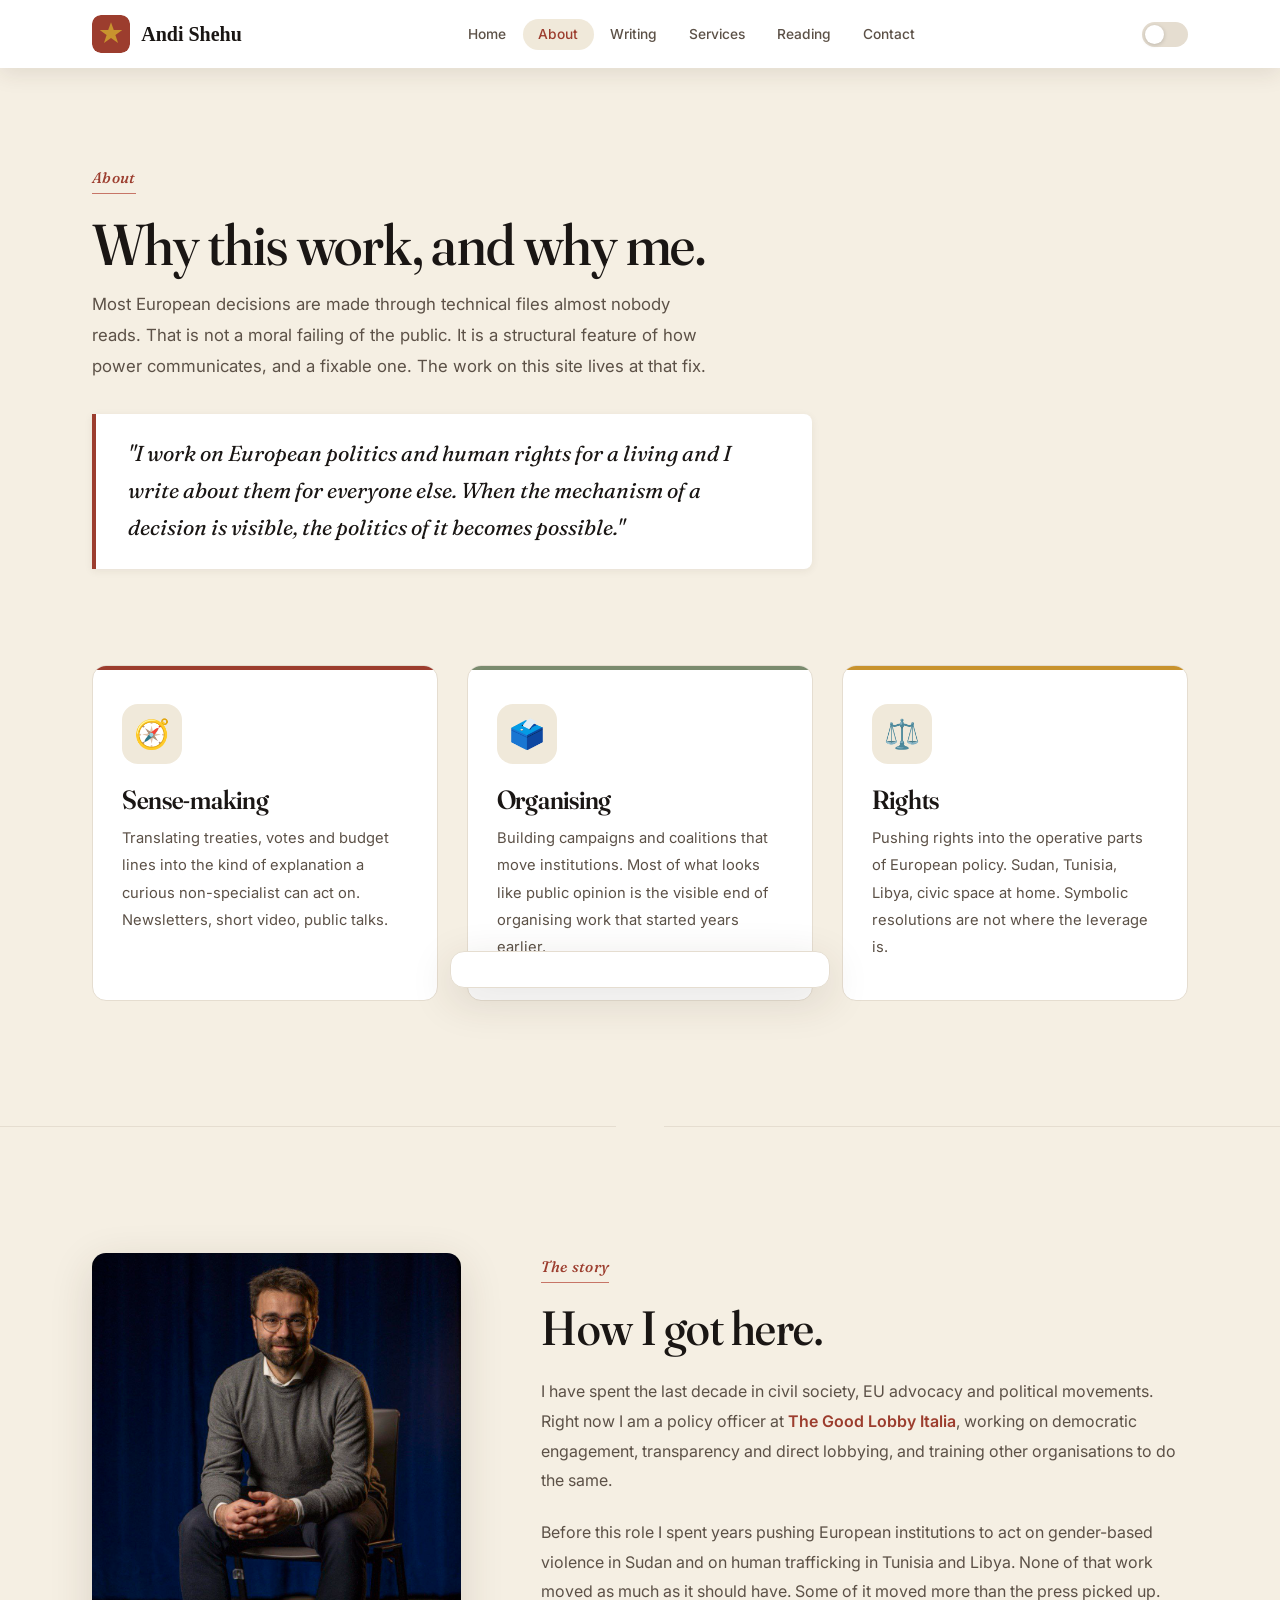
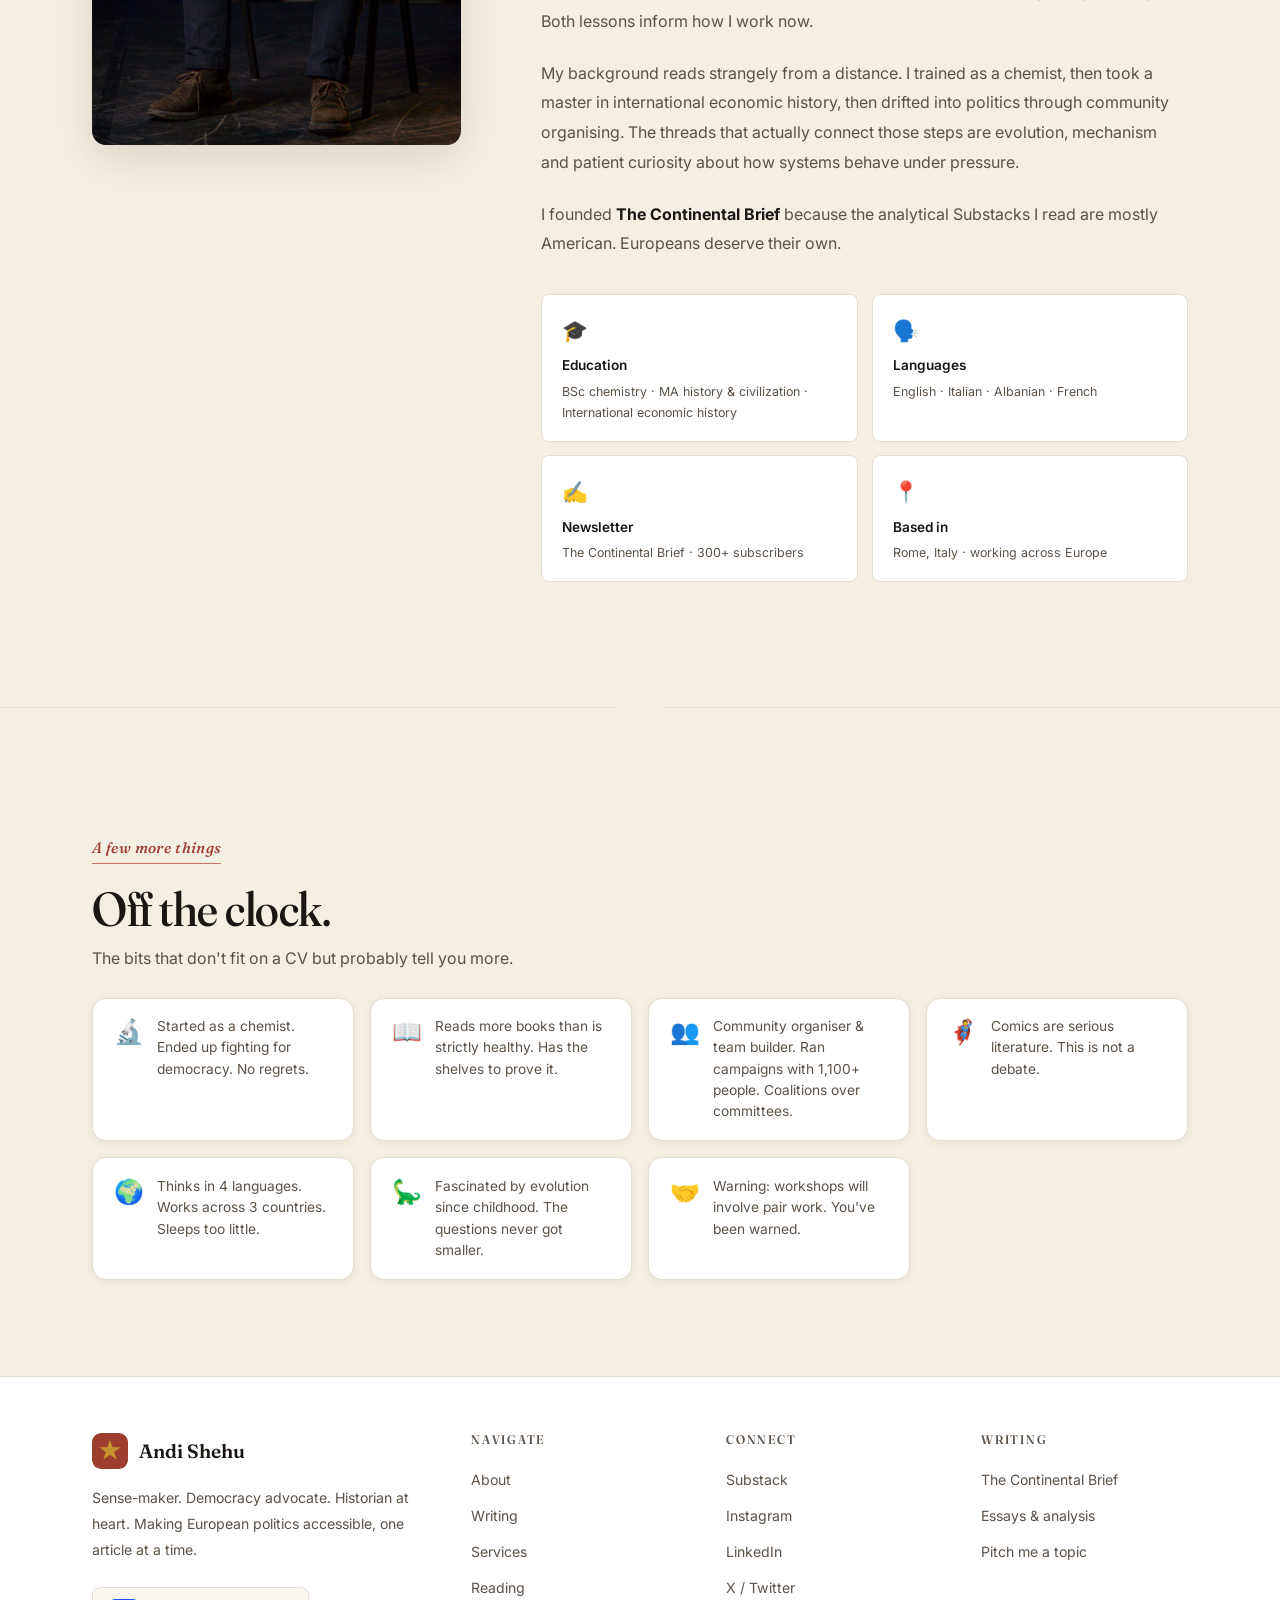
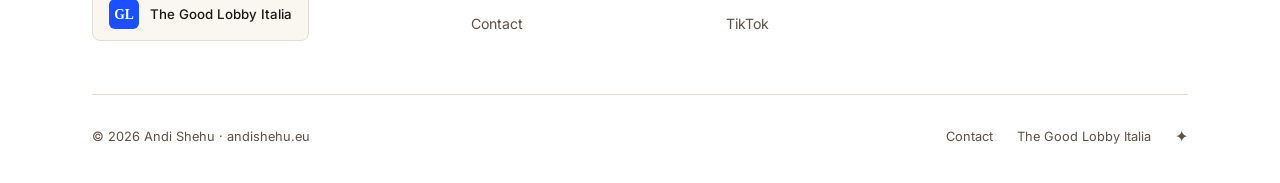
==== commit 80452509: "Add files via upload" ====
--- a/about.html
+++ b/about.html
@@ -8,7 +8,7 @@
 
     <link rel="preconnect" href="https://fonts.googleapis.com">
     <link rel="preconnect" href="https://fonts.gstatic.com" crossorigin>
-    <link href="https://fonts.googleapis.com/css2?family=Cormorant+Garamond:ital,wght@0,400;0,500;0,600;0,700;1,400;1,600&family=Inter:wght@300;400;500;600&display=swap" rel="stylesheet">
+    <link href="https://fonts.googleapis.com/css2?family=Fraunces:ital,opsz,wght,SOFT@0,9..144,300..700,30..100;1,9..144,300..700,30..100&family=Inter:wght@300;400;500;600&display=swap" rel="stylesheet">
     <link rel="stylesheet" href="styles.css">
     <link rel="icon" type="image/svg+xml" href="favicon.svg">
 
@@ -35,7 +35,7 @@
     .pillar-card p { font-size: 0.92rem; }
 
     .blockquote {
-        font-family: 'Cormorant Garamond', serif; font-size: 1.35rem; font-style: italic;
+        font-family: 'Fraunces', 'Cormorant Garamond', Georgia, serif; font-size: 1.35rem; font-style: italic;
         color: var(--text); border-left: 4px solid var(--primary);
         padding: 1.4rem 2rem; text-align: left;
         background: var(--surface); border-radius: 0 var(--radius-sm) var(--radius-sm) 0;
@@ -55,15 +55,13 @@
         display: flex; align-items: center; justify-content: center;
         opacity: 0; transition: opacity 0.35s; border-radius: var(--radius);
         color: white; text-align: center; padding: 2rem;
-        font-family: 'Cormorant Garamond', serif; font-size: 1.15rem;
+        font-family: 'Fraunces', 'Cormorant Garamond', Georgia, serif; font-size: 1.15rem;
         font-style: italic; line-height: 1.65;
     }
     .photo-frame:hover .photo-hover-msg { opacity: 1; }
 
     .about-text h2 { margin-bottom: 1.4rem; }
     .about-text > p { margin-bottom: 1.4rem; }
-
-    .expertise-tags { display: flex; flex-wrap: wrap; gap: 0.45rem; margin-top: 1.8rem; }
 
     .bg-cards { display: grid; grid-template-columns: 1fr 1fr; gap: 0.85rem; margin-top: 2.2rem; }
     .bg-card {
@@ -106,7 +104,7 @@
     .konami-overlay.show { display: flex; }
     .konami-emoji  { font-size: 5rem; animation: spin 1s linear infinite; }
     @keyframes spin { to { transform: rotate(360deg); } }
-    .konami-title  { font-family: 'Cormorant Garamond', serif; font-size: 3rem; }
+    .konami-title  { font-family: 'Fraunces', 'Cormorant Garamond', Georgia, serif; font-size: 3rem; }
     .konami-text   { font-size: 1.1rem; opacity: 0.9; max-width: 500px; line-height: 1.6; }
     .konami-close  { background: white; color: var(--primary-dark); border: none; padding: 0.75rem 2rem; border-radius: var(--radius-full); font-size: 1rem; font-weight: 600; cursor: pointer; margin-top: 1rem; font-family: 'Inter', sans-serif; }
     </style>
@@ -153,11 +151,11 @@
     <div class="container">
         <div class="page-intro fade-in">
             <span class="section-label">About</span>
-            <h1>Why this work and why me.</h1>
-            <p>Complex policy issues should not belong only to experts. Democracy is only as strong as the people who understand and participate in it. That conviction is the through-line behind everything on this site.</p>
+            <h1>Why this work, and why me.</h1>
+            <p>Most European decisions are made through technical files almost nobody reads. That is not a moral failing of the public. It is a structural feature of how power communicates, and a fixable one. The work on this site lives at that fix.</p>
             <blockquote class="blockquote">
-                "My work focuses on sense-making around European politics and economy, improving democracy,
-                and promoting human and social rights. Complex policy issues should be accessible to everyone."
+                "I work on European politics and human rights for a living and I write about them for everyone else.
+                When the mechanism of a decision is visible, the politics of it becomes possible."
             </blockquote>
         </div>
 
@@ -165,17 +163,17 @@
             <div class="pillar-card fade-in" style="--pc:var(--primary);">
                 <div class="pillar-icon">🧭</div>
                 <h3>Sense-making</h3>
-                <p>Breaking down EU institutions, political economy and international dynamics into language anyone can engage with, from newsletters to short-form video.</p>
+                <p>Translating treaties, votes and budget lines into the kind of explanation a curious non-specialist can act on. Newsletters, short video, public talks.</p>
             </div>
             <div class="pillar-card fade-in" style="--pc:var(--secondary);">
                 <div class="pillar-icon">🗳️</div>
-                <h3>Improving democracy</h3>
-                <p>Closing the gap between citizens and the institutions that govern them, through advocacy, coalition building and civic education.</p>
+                <h3>Organising</h3>
+                <p>Building campaigns and coalitions that move institutions. Most of what looks like public opinion is the visible end of organising work that started years earlier.</p>
             </div>
             <div class="pillar-card fade-in" style="--pc:var(--accent);">
                 <div class="pillar-icon">⚖️</div>
-                <h3>Human &amp; social rights</h3>
-                <p>From Sudan to civic space in Europe, making sure rights stay at the centre of policy decisions, not in the footnotes.</p>
+                <h3>Rights</h3>
+                <p>Pushing rights into the operative parts of European policy. Sudan, Tunisia, Libya, civic space at home. Symbolic resolutions are not where the leverage is.</p>
             </div>
         </div>
     </div>
@@ -197,26 +195,21 @@
             </div>
             <div class="about-text fade-in">
                 <span class="section-label">The story</span>
-                <h2>Campaign builder.<br>Sense-maker. Reluctant expert.</h2>
+                <h2>How I got here.</h2>
                 <p>
-                    I'm a policy and advocacy professional with 10+ years of experience across civil society,
-                    EU-level advocacy and political movements. Right now I'm a policy officer at
+                    I have spent the last decade in civil society, EU advocacy and political movements.
+                    Right now I am a policy officer at
                     <a href="https://www.thegoodlobby.it/" target="_blank" rel="noopener" style="color:var(--primary);font-weight:600;">The Good Lobby Italia</a>,
-                    where I focus on democratic engagement, transparency and direct lobbying, while also training others to do the same.
+                    working on democratic engagement, transparency and direct lobbying, and training other organisations to do the same.
                 </p>
                 <p>
-                    My previous work had me pushing EU institutions to act on gender-based violence in Sudan,
-                    human trafficking in Tunisia and Libya and more. Before that: more campaigns,
-                    more coalition work, more trying to make institutions actually listen.
+                    Before this role I spent years pushing European institutions to act on gender-based violence in Sudan and on human trafficking in Tunisia and Libya. None of that work moved as much as it should have. Some of it moved more than the press picked up. Both lessons inform how I work now.
                 </p>
                 <p>
-                    My core interests have always been science (especially evolution), international relations,
-                    history and anthropology. I started as a chemist and economic historian and those backgrounds
-                    still shape how I read the world.
+                    My background reads strangely from a distance. I trained as a chemist, then took a master in international economic history, then drifted into politics through community organising. The threads that actually connect those steps are evolution, mechanism and patient curiosity about how systems behave under pressure.
                 </p>
                 <p>
-                    I founded <strong style="color:var(--text);">The Continental Brief</strong>, a newsletter on EU politics
-                    and political economy, because complex issues should belong to everyone, not just insiders.
+                    I founded <strong style="color:var(--text);">The Continental Brief</strong> because the analytical Substacks I read are mostly American. Europeans deserve their own.
                 </p>
 
                 <div class="bg-cards">
@@ -267,7 +260,7 @@
             <div class="footer-brand">
                 <div style="display:flex;align-items:center;gap:0.7rem;">
                     <div class="nav-logo-mark" style="width:36px;height:36px;"><svg viewBox="0 0 64 64" aria-hidden="true"><rect class="logo-bg" width="64" height="64" rx="14"/><path class="logo-star" d="M32 12 L36.7 25.4 L51 25.4 L39.4 33.7 L43.9 47 L32 38.8 L20.1 47 L24.6 33.7 L13 25.4 L27.3 25.4 Z"/></svg></div>
-                    <span style="font-family:'Cormorant Garamond',serif;font-size:1.2rem;font-weight:600;color:var(--text);">Andi Shehu</span>
+                    <span style="font-family:'Fraunces','Cormorant Garamond',Georgia,serif;font-size:1.2rem;font-weight:600;color:var(--text);">Andi Shehu</span>
                 </div>
                 <p>Sense-maker. Democracy advocate. Historian at heart. Making European politics accessible, one article at a time.</p>
                 <a href="https://www.thegoodlobby.it/" target="_blank" rel="noopener" class="tgl-badge">
--- a/styles.css
+++ b/styles.css
@@ -6,53 +6,53 @@
 html { scroll-behavior: smooth; overflow-x: hidden; }
 
 :root {
-    --bg:          #F5F3FF;
-    --bg-about:    #FFF9F5;
-    --bg-blog:     #F3FBF7;
-    --bg-mission:  #F3F5FF;
-    --bg-services: #FFF6F2;
-    --bg-reading:  #FFFDF3;
-    --bg-contact:  #F3F8FF;
+    /* Marginalian-inspired cream + brick + ochre palette */
+    --bg:          #FAF6F0;
+    --bg-about:    #F5EFE3;
+    --bg-blog:     #F8F2E6;
+    --bg-services: #F4ECDB;
+    --bg-reading:  #FBF6E8;
+    --bg-contact:  #F3EEE2;
     --surface:     #FFFFFF;
-    --surface-alt: #F0EEF8;
-    --primary:     #7C6FAF;
-    --primary-light:#C4BDE8;
-    --primary-dark: #5A4E8A;
-    --secondary:   #5FAD90;
-    --accent:      #E8907B;
-    --accent-warm: #F5D8C0;
-    --gold:        #D4A843;
-    --text:        #1E1B2E;
-    --text-muted:  #6B6484;
-    --border:      #E2DDF0;
-    --shadow-sm:   0 2px 8px rgba(124,111,175,0.10);
-    --shadow-md:   0 4px 20px rgba(124,111,175,0.15);
-    --shadow-lg:   0 8px 40px rgba(124,111,175,0.20);
-    --radius:      16px;
-    --radius-sm:   10px;
+    --surface-alt: #F0E9DA;
+    --primary:     #9C3D2E;
+    --primary-light:#C77567;
+    --primary-dark: #7B2E22;
+    --secondary:   #7A8B6E;
+    --accent:      #C8932E;
+    --accent-warm: #EDD9A8;
+    --gold:        #C8932E;
+    --text:        #1A1614;
+    --text-muted:  #5C5147;
+    --border:      #E5DDD0;
+    --shadow-sm:   0 2px 8px rgba(60,40,30,0.07);
+    --shadow-md:   0 6px 22px rgba(60,40,30,0.10);
+    --shadow-lg:   0 12px 44px rgba(60,40,30,0.14);
+    --radius:      14px;
+    --radius-sm:   8px;
     --radius-full: 9999px;
     --transition:  0.3s cubic-bezier(0.4,0,0.2,1);
     --nav-height:  68px;
 }
 [data-theme="dark"] {
-    --bg:          #17132A;
-    --bg-about:    #1C1420;
-    --bg-blog:     #131C18;
-    --bg-mission:  #13152A;
-    --bg-services: #1C1513;
-    --bg-reading:  #1C1B13;
-    --bg-contact:  #131620;
-    --surface:     #251F3E;
-    --surface-alt: #2D2648;
-    --primary:     #A89DD4;
-    --primary-light:#C5BEEA;
-    --primary-dark: #8A7EC0;
-    --secondary:   #7EC8A4;
-    --accent:      #E8A598;
-    --accent-warm: #3D2E24;
-    --text:        #F0EDF8;
-    --text-muted:  #9D94B5;
-    --border:      #3D3458;
+    --bg:          #1A1614;
+    --bg-about:    #1F1916;
+    --bg-blog:     #1C1815;
+    --bg-services: #201813;
+    --bg-reading:  #1F1B14;
+    --bg-contact:  #1B1714;
+    --surface:     #261F1B;
+    --surface-alt: #2E2620;
+    --primary:     #D27767;
+    --primary-light:#E89D8E;
+    --primary-dark: #B85040;
+    --secondary:   #98A98C;
+    --accent:      #DEB87A;
+    --accent-warm: #4A3A22;
+    --gold:        #DEB87A;
+    --text:        #F4F0E8;
+    --text-muted:  #B0A89A;
+    --border:      #3D362F;
     --shadow-sm:   0 2px 8px rgba(0,0,0,0.30);
     --shadow-md:   0 4px 20px rgba(0,0,0,0.40);
     --shadow-lg:   0 8px 40px rgba(0,0,0,0.50);
@@ -65,36 +65,74 @@
     line-height: 1.7;
     transition: background var(--transition), color var(--transition);
     overflow-x: hidden;
-}
-h1,h2,h3,h4 { font-family: 'Cormorant Garamond', serif; line-height: 1.2; font-weight: 600; }
-h1 { font-size: clamp(2.6rem, 6vw, 5rem); }
-h2 { font-size: clamp(2rem, 4vw, 3rem); }
+    /* Subtle paper-like grain on cream backgrounds */
+    background-image:
+        radial-gradient(circle at 25% 30%, rgba(156,61,46,0.012) 0, transparent 40%),
+        radial-gradient(circle at 75% 70%, rgba(200,147,46,0.012) 0, transparent 40%);
+}
+h1,h2,h3,h4 {
+    font-family: 'Fraunces', 'Cormorant Garamond', Georgia, serif;
+    font-variation-settings: 'opsz' 144, 'SOFT' 30, 'WONK' 0;
+    line-height: 1.1;
+    font-weight: 600;
+    letter-spacing: -0.01em;
+    color: var(--text);
+}
+h1 { font-size: clamp(2.6rem, 6vw, 5rem); font-weight: 500; }
+h2 { font-size: clamp(2rem, 4vw, 3rem); font-weight: 500; }
 h3 { font-size: clamp(1.2rem, 2.5vw, 1.65rem); }
 p  { color: var(--text-muted); line-height: 1.85; }
 a  { text-decoration: none; color: inherit; }
 img { max-width: 100%; display: block; }
 
+/* Editorial link style: subtle underline that flows below the descender */
+.article-body a, .hero-desc a, .page-intro a {
+    color: var(--primary);
+    text-decoration: underline;
+    text-decoration-thickness: 1px;
+    text-underline-offset: 3px;
+    text-decoration-color: rgba(156,61,46,0.35);
+    transition: text-decoration-color 0.2s, color 0.2s;
+}
+.article-body a:hover, .hero-desc a:hover, .page-intro a:hover {
+    color: var(--primary-dark);
+    text-decoration-color: var(--primary);
+}
+
 .container { max-width: 1160px; margin: 0 auto; padding: 0 2rem; width: 100%; }
 .container-narrow { max-width: 760px; margin: 0 auto; padding: 0 2rem; width: 100%; }
 .section { padding: 96px 0; }
 .section-sm { padding: 60px 0; }
 
 .divider {
-    height: 4px;
-    background: linear-gradient(90deg, var(--primary-light), var(--accent-warm), var(--secondary), var(--primary-light));
-    background-size: 200% 100%;
-    animation: shimmer 4s linear infinite;
-}
-@keyframes shimmer { to { background-position: 200% 0; } }
+    position: relative; height: 60px;
+    display: flex; align-items: center; justify-content: center;
+}
+.divider::before, .divider::after {
+    content: ''; flex: 1; height: 1px; background: var(--border);
+}
+.divider::after { margin-left: 1.5rem; }
+.divider::before { margin-right: 1.5rem; }
+.divider-mark {
+    width: 12px; height: 12px; transform: rotate(45deg);
+    background: var(--accent); flex-shrink: 0;
+}
+/* Default ornament when no inner mark is provided */
+.divider::after, .divider::before { background: var(--border); }
 
 .section-label {
-    display: inline-block; font-size: 0.72rem; font-weight: 600;
-    letter-spacing: 0.16em; text-transform: uppercase;
-    color: var(--primary); background: var(--primary-light);
-    padding: 0.38rem 1rem; border-radius: var(--radius-full);
-    margin-bottom: 1.4rem; opacity: 0.9;
-}
-[data-theme="dark"] .section-label { background: rgba(168,157,212,0.18); }
+    display: inline-block;
+    font-family: 'Fraunces', 'Cormorant Garamond', Georgia, serif;
+    font-variation-settings: 'opsz' 18;
+    font-style: italic;
+    font-size: 0.95rem; font-weight: 500;
+    letter-spacing: 0.02em; text-transform: none;
+    color: var(--primary); background: transparent;
+    padding: 0; margin-bottom: 1.2rem; opacity: 1;
+    border-bottom: 1px solid var(--primary-light);
+    padding-bottom: 0.15rem;
+}
+[data-theme="dark"] .section-label { color: var(--primary); border-bottom-color: var(--primary-dark); }
 
 /* ---------- Buttons ---------- */
 .btn {
@@ -245,6 +283,12 @@
 .article-card-img.peach { background: linear-gradient(135deg, #F5D8C0, #F2C2AE); }
 .article-card-img.gold  { background: linear-gradient(135deg, #F5E5B0, #E8D480); }
 .article-card-img.sky   { background: linear-gradient(135deg, #BFD9F2, #D6EAF8); }
+.article-card-img.has-photo { padding: 0; overflow: hidden; }
+.article-card-img.has-photo img {
+    width: 100%; height: 100%; object-fit: cover; display: block;
+    transition: transform 0.5s ease;
+}
+.article-card:hover .article-card-img.has-photo img { transform: scale(1.05); }
 .article-card-body  { padding: 1.4rem 1.5rem; flex: 1; display: flex; flex-direction: column; }
 .article-card-tags  { display: flex; gap: 0.35rem; flex-wrap: wrap; margin-bottom: 0.7rem; }
 .article-tag {
@@ -308,20 +352,32 @@
 }
 .toast.show { transform: translateX(-50%) translateY(0); }
 
-/* ---------- Hero socials (compact icon row) ---------- */
+/* ---------- Hero socials (compact icon row, official brand SVGs) ---------- */
 .hero-socials { display: flex; justify-content: center; gap: 0.55rem; margin-top: 1.2rem; flex-wrap: wrap; }
 .hero-socials a {
     width: 40px; height: 40px; border-radius: 50%;
     display: flex; align-items: center; justify-content: center;
     background: var(--surface); border: 1px solid var(--border);
-    font-size: 1.05rem; transition: all 0.25s; box-shadow: var(--shadow-sm);
+    transition: all 0.25s; box-shadow: var(--shadow-sm);
     color: var(--text-muted);
 }
+.hero-socials a svg { width: 18px; height: 18px; transition: transform 0.25s; }
 .hero-socials a:hover {
     transform: translateY(-3px) scale(1.08);
-    border-color: var(--primary); color: var(--primary);
     box-shadow: var(--shadow-md);
 }
+.hero-socials a:hover svg { transform: scale(1.05); }
+/* brand colors on hover */
+.hero-socials a[data-brand="ig"]:hover { color: #E4405F; border-color: #E4405F; background: linear-gradient(45deg, #FFF 0%, #FFF 100%); }
+.hero-socials a[data-brand="li"]:hover { color: #0A66C2; border-color: #0A66C2; }
+.hero-socials a[data-brand="ss"]:hover { color: #FF6719; border-color: #FF6719; }
+.hero-socials a[data-brand="x"]:hover  { color: #000;    border-color: #000;    }
+.hero-socials a[data-brand="tt"]:hover { color: #000;    border-color: #000;    }
+.hero-socials a[data-brand="th"]:hover { color: #000;    border-color: #000;    }
+.hero-socials a[data-brand="fb"]:hover { color: #0866FF; border-color: #0866FF; }
+[data-theme="dark"] .hero-socials a[data-brand="x"]:hover,
+[data-theme="dark"] .hero-socials a[data-brand="tt"]:hover,
+[data-theme="dark"] .hero-socials a[data-brand="th"]:hover { color: #FFF; border-color: #FFF; }
 
 /* ---------- Article hero image ---------- */
 .article-hero-image { margin: 0 0 2.5rem; }
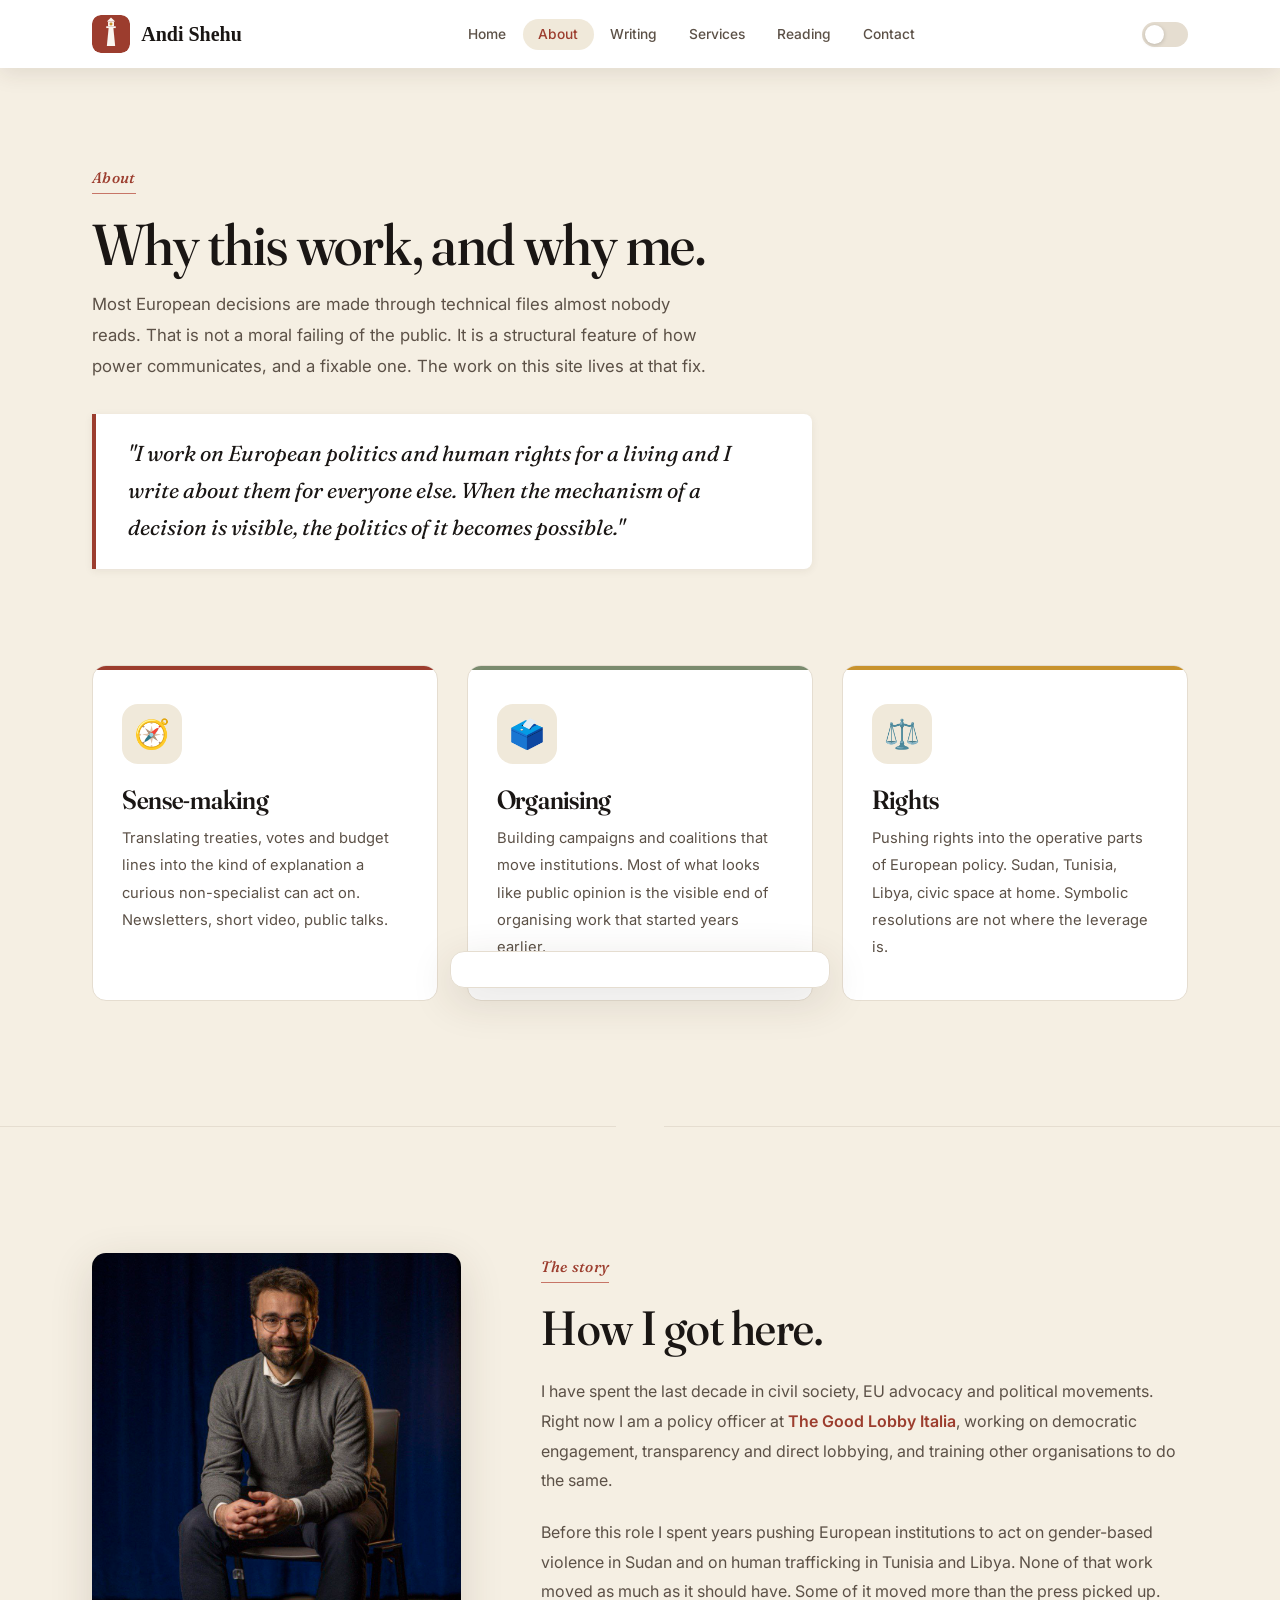
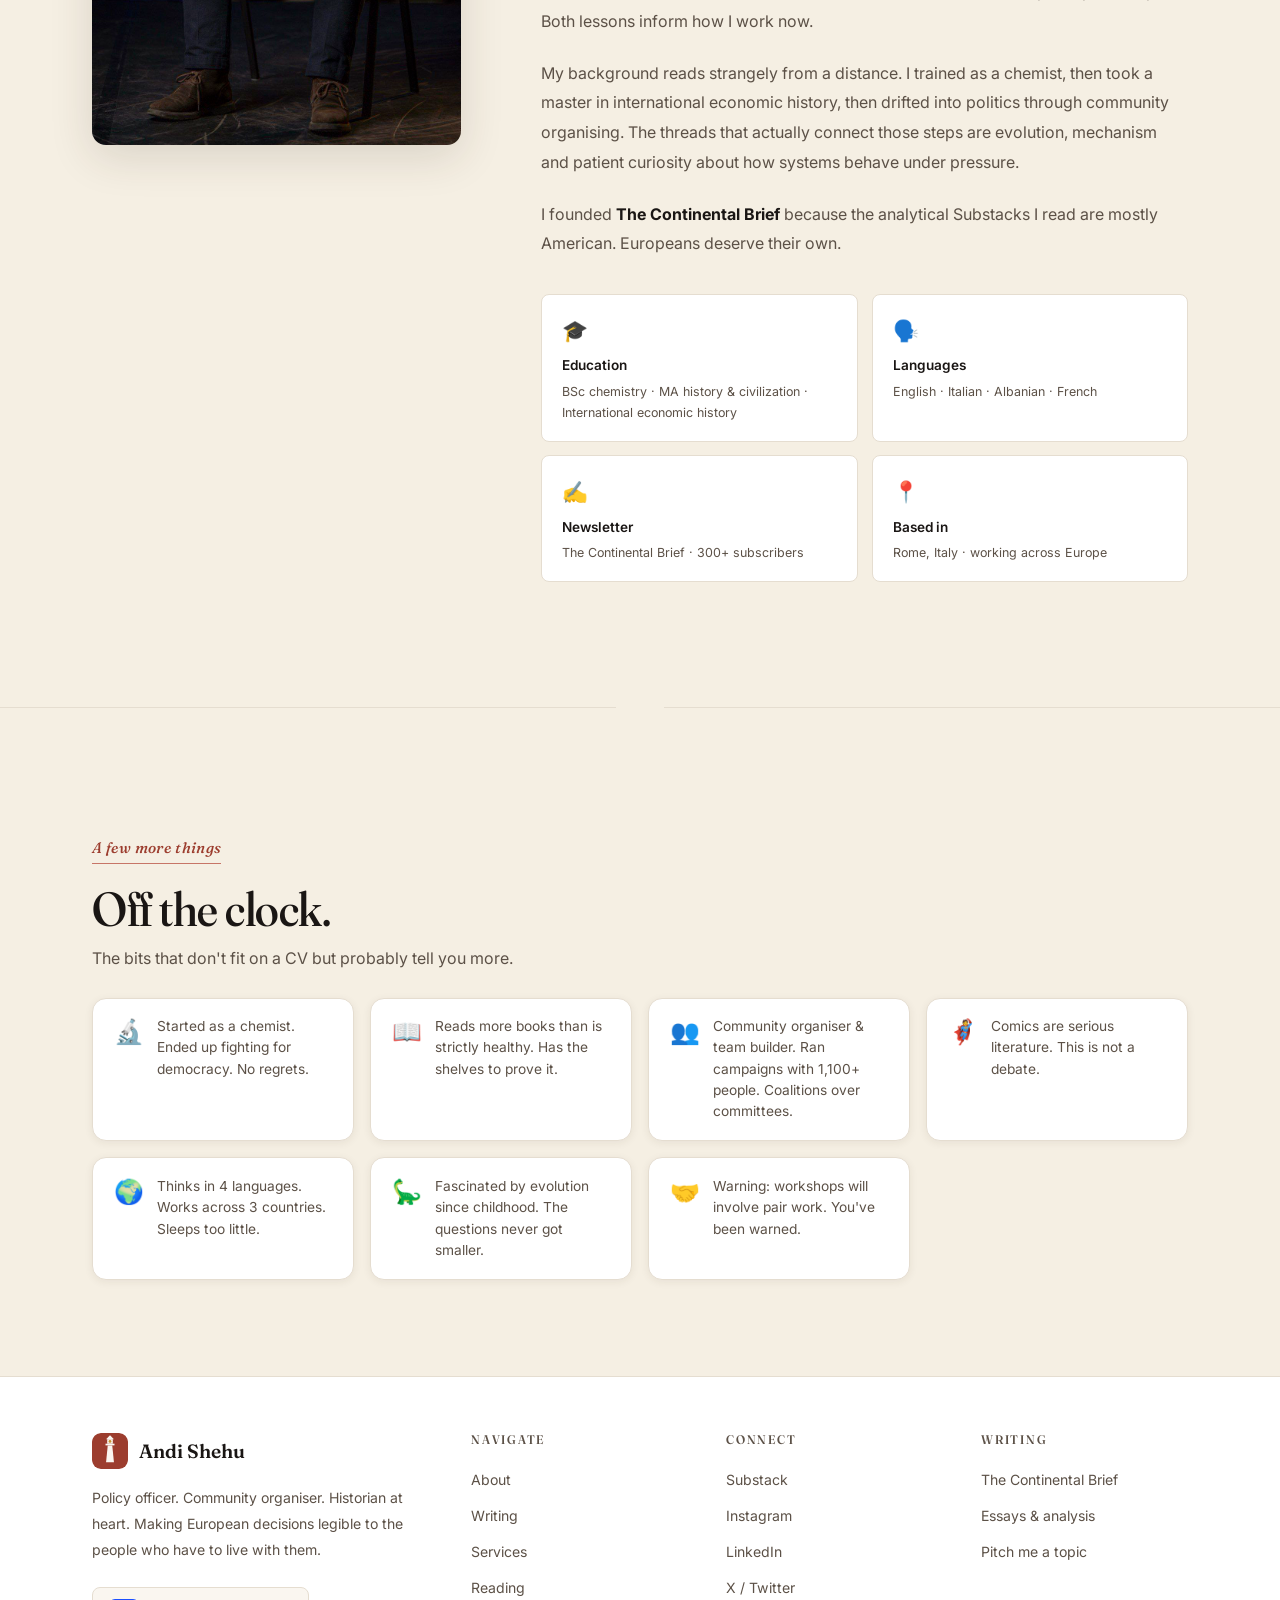
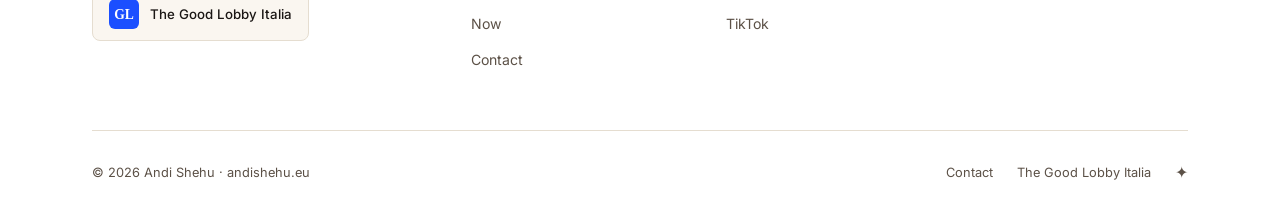
==== commit 16f96d4d: "Add files via upload" ====
--- a/about.html
+++ b/about.html
@@ -115,7 +115,7 @@
 <nav id="navbar" class="site-nav solid">
     <div class="nav-inner">
         <a href="index.html" class="nav-logo">
-            <div class="nav-logo-mark"><svg viewBox="0 0 64 64" aria-hidden="true"><rect class="logo-bg" width="64" height="64" rx="14"/><path class="logo-star" d="M32 12 L36.7 25.4 L51 25.4 L39.4 33.7 L43.9 47 L32 38.8 L20.1 47 L24.6 33.7 L13 25.4 L27.3 25.4 Z"/></svg></div>
+            <div class="nav-logo-mark"><svg viewBox="0 0 64 64" aria-hidden="true"><rect class="logo-bg" width="64" height="64" rx="14"/><g class="logo-tower"><path d="M 25 52 L 39 52 L 36 22 L 28 22 Z"/><rect x="24" y="19" width="16" height="3"/><rect x="27" y="11" width="10" height="8"/><path d="M 25 11 L 39 11 L 32 4 Z"/></g><circle class="logo-beacon" cx="32" cy="15" r="2.5"/></svg></div>
             <span class="nav-logo-text">Andi Shehu</span>
         </a>
         <ul class="nav-links">
@@ -259,15 +259,15 @@
         <div class="footer-grid">
             <div class="footer-brand">
                 <div style="display:flex;align-items:center;gap:0.7rem;">
-                    <div class="nav-logo-mark" style="width:36px;height:36px;"><svg viewBox="0 0 64 64" aria-hidden="true"><rect class="logo-bg" width="64" height="64" rx="14"/><path class="logo-star" d="M32 12 L36.7 25.4 L51 25.4 L39.4 33.7 L43.9 47 L32 38.8 L20.1 47 L24.6 33.7 L13 25.4 L27.3 25.4 Z"/></svg></div>
+                    <div class="nav-logo-mark" style="width:36px;height:36px;"><svg viewBox="0 0 64 64" aria-hidden="true"><rect class="logo-bg" width="64" height="64" rx="14"/><g class="logo-tower"><path d="M 25 52 L 39 52 L 36 22 L 28 22 Z"/><rect x="24" y="19" width="16" height="3"/><rect x="27" y="11" width="10" height="8"/><path d="M 25 11 L 39 11 L 32 4 Z"/></g><circle class="logo-beacon" cx="32" cy="15" r="2.5"/></svg></div>
                     <span style="font-family:'Fraunces','Cormorant Garamond',Georgia,serif;font-size:1.2rem;font-weight:600;color:var(--text);">Andi Shehu</span>
                 </div>
-                <p>Sense-maker. Democracy advocate. Historian at heart. Making European politics accessible, one article at a time.</p>
+                <p>Policy officer. Community organiser. Historian at heart. Making European decisions legible to the people who have to live with them.</p>
                 <a href="https://www.thegoodlobby.it/" target="_blank" rel="noopener" class="tgl-badge">
                     <div class="tgl-logo">GL</div>The Good Lobby Italia
                 </a>
             </div>
-            <div class="footer-col"><h4>Navigate</h4><ul class="footer-links"><li><a href="about.html">About</a></li><li><a href="writing.html">Writing</a></li><li><a href="services.html">Services</a></li><li><a href="reading.html">Reading</a></li><li><a href="contact.html">Contact</a></li></ul></div>
+            <div class="footer-col"><h4>Navigate</h4><ul class="footer-links"><li><a href="about.html">About</a></li><li><a href="writing.html">Writing</a></li><li><a href="services.html">Services</a></li><li><a href="reading.html">Reading</a></li><li><a href="now.html">Now</a></li><li><a href="contact.html">Contact</a></li></ul></div>
             <div class="footer-col"><h4>Connect</h4><ul class="footer-links"><li><a href="https://substack.com/@shehuandi" target="_blank" rel="noopener">Substack</a></li><li><a href="https://www.instagram.com/sheh.andi/" target="_blank" rel="noopener">Instagram</a></li><li><a href="https://linkedin.com/in/inandishehu/" target="_blank" rel="noopener">LinkedIn</a></li><li><a href="https://x.com/AndShehu" target="_blank" rel="noopener">X / Twitter</a></li><li><a href="https://www.tiktok.com/@andishehu670" target="_blank" rel="noopener">TikTok</a></li></ul></div>
             <div class="footer-col"><h4>Writing</h4><ul class="footer-links"><li><a href="https://substack.com/@shehuandi" target="_blank" rel="noopener">The Continental Brief</a></li><li><a href="writing.html">Essays &amp; analysis</a></li><li><a href="contact.html">Pitch me a topic</a></li></ul></div>
         </div>
@@ -332,11 +332,6 @@
         }
     });
 
-    /* Easter star toast */
-    const star = document.getElementById('easterStar');
-    if (star) star.addEventListener('click', () => {
-        window.showToast('🌟 You found it. The footer star says hi.');
-    });
 })();
 </script>
 </body>
--- a/styles.css
+++ b/styles.css
@@ -184,10 +184,13 @@
     transition: transform 0.35s;
 }
 .nav-logo-mark svg { width: 100%; height: 100%; display: block; }
-.nav-logo-mark .logo-bg   { fill: var(--primary); transition: fill 0.35s; }
-.nav-logo-mark .logo-star { fill: var(--gold); }
-.nav-logo:hover .nav-logo-mark .logo-bg { fill: var(--accent); }
-.nav-logo:hover .nav-logo-mark { transform: rotate(12deg) scale(1.12); }
+.nav-logo-mark .logo-bg     { fill: var(--primary); transition: fill 0.35s; }
+.nav-logo-mark .logo-tower  { fill: #FAF6F0; }
+.nav-logo-mark .logo-beacon { fill: var(--gold); transition: fill 0.35s, transform 0.4s; transform-origin: 32px 15px; }
+.nav-logo:hover .nav-logo-mark .logo-bg { fill: var(--primary-dark); }
+.nav-logo:hover .nav-logo-mark .logo-beacon { fill: #F5E5B0; transform: scale(1.25); }
+.nav-logo:hover .nav-logo-mark { transform: rotate(-3deg); }
+.nav-logo-mark { transition: transform 0.4s cubic-bezier(0.34, 1.56, 0.64, 1); }
 .nav-logo-text { font-family: 'Cormorant Garamond', serif; font-size: 1.25rem; font-weight: 600; color: var(--text); }
 .nav-links { display: flex; align-items: center; gap: 0.1rem; list-style: none; }
 .nav-links a {
@@ -352,32 +355,60 @@
 }
 .toast.show { transform: translateX(-50%) translateY(0); }
 
-/* ---------- Hero socials (compact icon row, official brand SVGs) ---------- */
-.hero-socials { display: flex; justify-content: center; gap: 0.55rem; margin-top: 1.2rem; flex-wrap: wrap; }
+/* ---------- Hero socials (editorial inline links, with brand-coloured underline on hover) ---------- */
+.hero-socials {
+    margin-top: 1.4rem;
+    text-align: center;
+    font-size: 0.88rem;
+    line-height: 1.9;
+    color: var(--text-muted);
+    font-family: 'Inter', sans-serif;
+}
+.hero-socials .socials-label {
+    display: block;
+    font-family: 'Fraunces', 'Cormorant Garamond', Georgia, serif;
+    font-style: italic;
+    font-size: 0.92rem;
+    color: var(--text-muted);
+    margin-bottom: 0.35rem;
+    opacity: 0.85;
+}
 .hero-socials a {
-    width: 40px; height: 40px; border-radius: 50%;
-    display: flex; align-items: center; justify-content: center;
-    background: var(--surface); border: 1px solid var(--border);
-    transition: all 0.25s; box-shadow: var(--shadow-sm);
+    color: var(--text);
+    position: relative;
+    padding: 0 1px;
+    transition: color 0.25s;
+    white-space: nowrap;
+}
+.hero-socials a::after {
+    content: '';
+    position: absolute;
+    left: 0; right: 0; bottom: -2px;
+    height: 1px;
+    background: var(--primary);
+    transform: scaleX(0);
+    transform-origin: left center;
+    transition: transform 0.32s cubic-bezier(0.4, 0, 0.2, 1), background 0.2s;
+}
+.hero-socials a:hover { color: var(--primary); }
+.hero-socials a:hover::after { transform: scaleX(1); }
+.hero-socials .socials-sep {
     color: var(--text-muted);
-}
-.hero-socials a svg { width: 18px; height: 18px; transition: transform 0.25s; }
-.hero-socials a:hover {
-    transform: translateY(-3px) scale(1.08);
-    box-shadow: var(--shadow-md);
-}
-.hero-socials a:hover svg { transform: scale(1.05); }
-/* brand colors on hover */
-.hero-socials a[data-brand="ig"]:hover { color: #E4405F; border-color: #E4405F; background: linear-gradient(45deg, #FFF 0%, #FFF 100%); }
-.hero-socials a[data-brand="li"]:hover { color: #0A66C2; border-color: #0A66C2; }
-.hero-socials a[data-brand="ss"]:hover { color: #FF6719; border-color: #FF6719; }
-.hero-socials a[data-brand="x"]:hover  { color: #000;    border-color: #000;    }
-.hero-socials a[data-brand="tt"]:hover { color: #000;    border-color: #000;    }
-.hero-socials a[data-brand="th"]:hover { color: #000;    border-color: #000;    }
-.hero-socials a[data-brand="fb"]:hover { color: #0866FF; border-color: #0866FF; }
-[data-theme="dark"] .hero-socials a[data-brand="x"]:hover,
-[data-theme="dark"] .hero-socials a[data-brand="tt"]:hover,
-[data-theme="dark"] .hero-socials a[data-brand="th"]:hover { color: #FFF; border-color: #FFF; }
+    opacity: 0.42;
+    margin: 0 0.18rem;
+    user-select: none;
+}
+/* brand-tinted underline on hover */
+.hero-socials a[data-brand="ig"]:hover::after { background: #E4405F; }
+.hero-socials a[data-brand="li"]:hover::after { background: #0A66C2; }
+.hero-socials a[data-brand="ss"]:hover::after { background: #FF6719; }
+.hero-socials a[data-brand="x"]:hover::after  { background: #1A1614; }
+.hero-socials a[data-brand="tt"]:hover::after { background: #1A1614; }
+.hero-socials a[data-brand="th"]:hover::after { background: #1A1614; }
+.hero-socials a[data-brand="fb"]:hover::after { background: #0866FF; }
+[data-theme="dark"] .hero-socials a[data-brand="x"]:hover::after,
+[data-theme="dark"] .hero-socials a[data-brand="tt"]:hover::after,
+[data-theme="dark"] .hero-socials a[data-brand="th"]:hover::after { background: #F4F0E8; }
 
 /* ---------- Article hero image ---------- */
 .article-hero-image { margin: 0 0 2.5rem; }
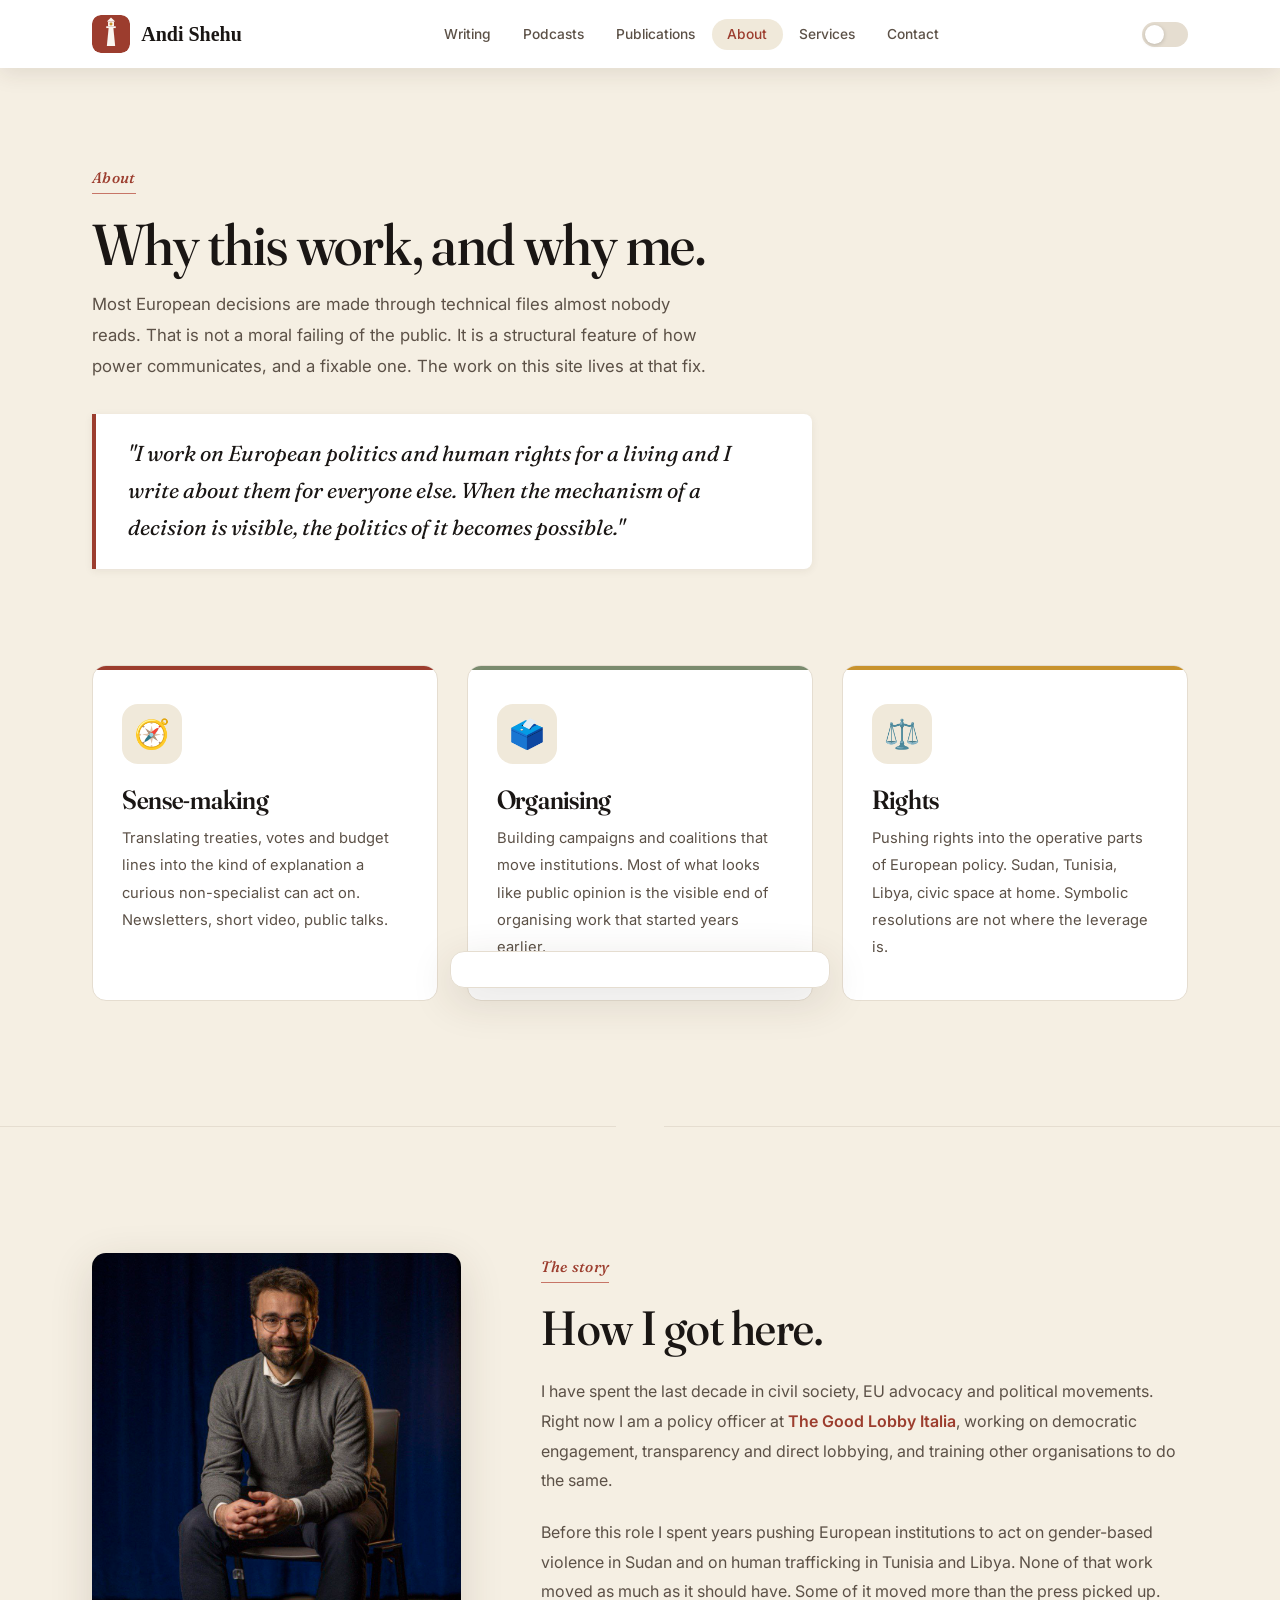
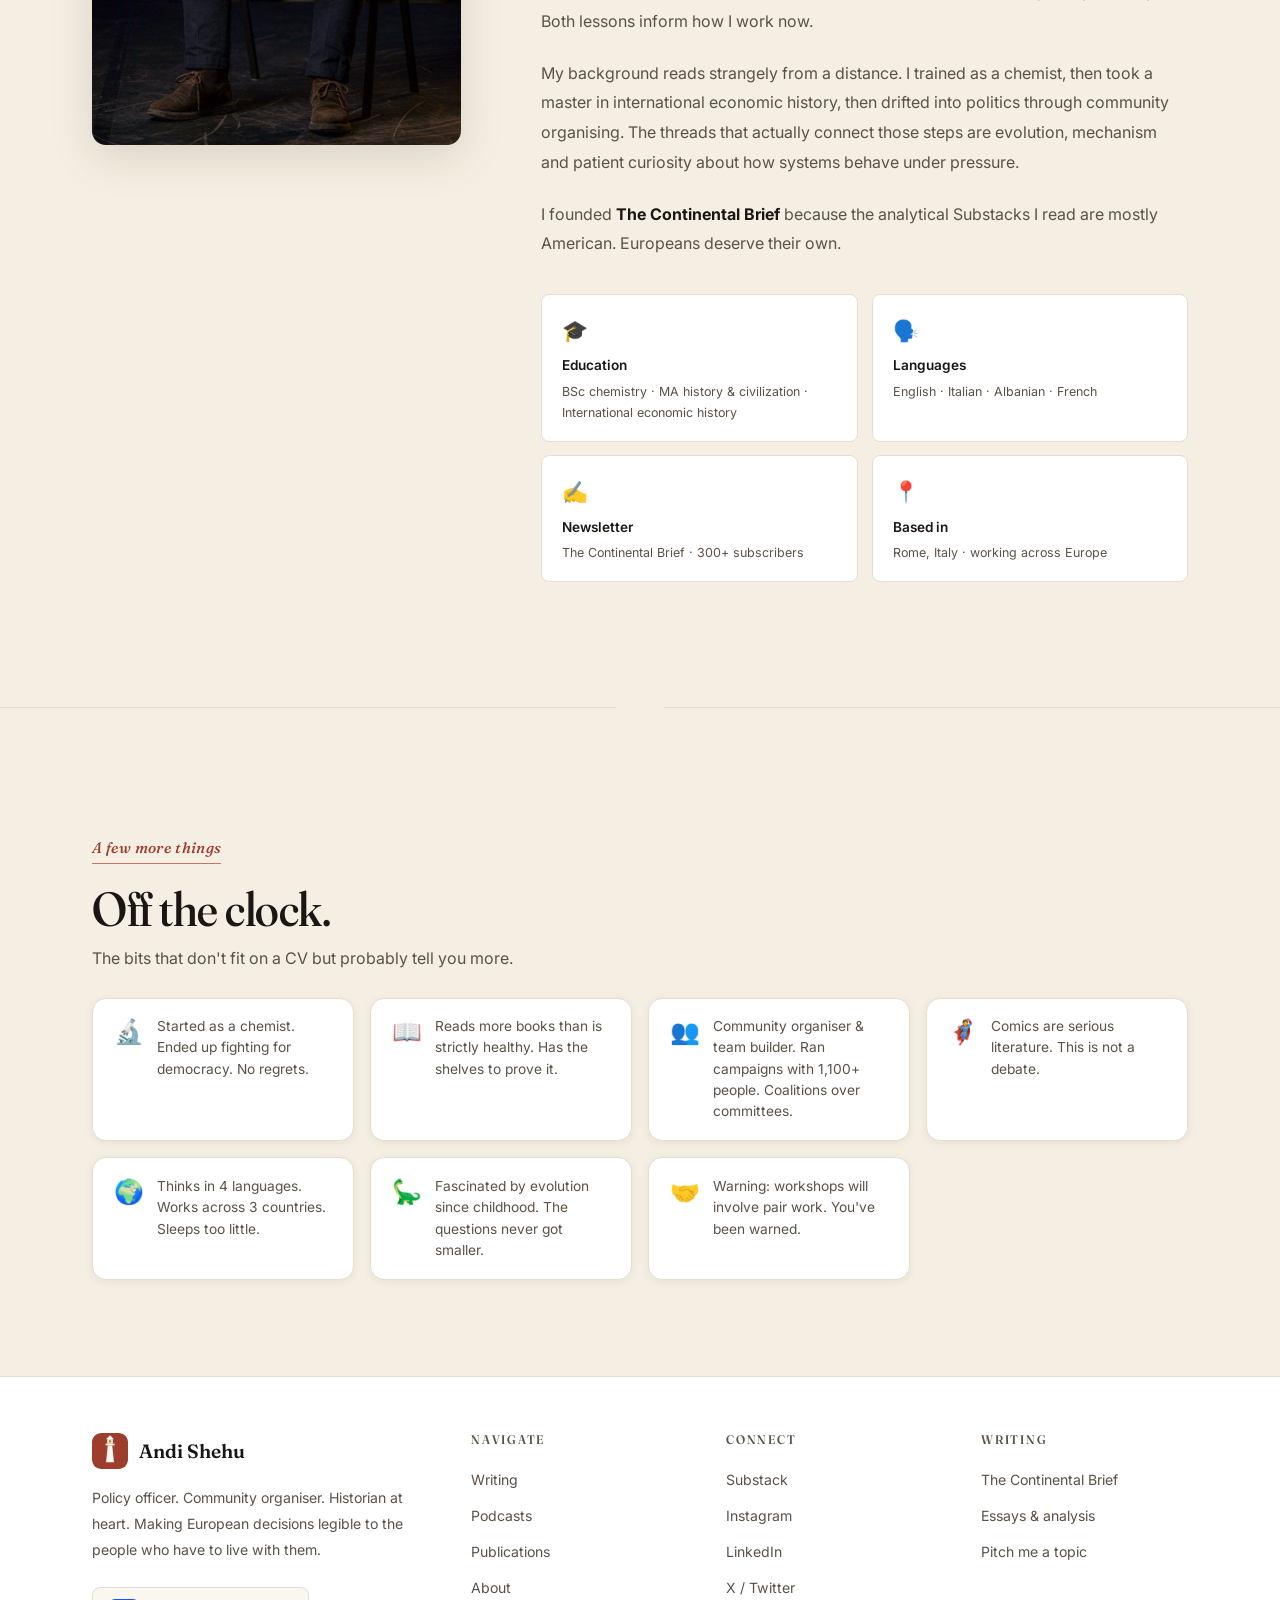
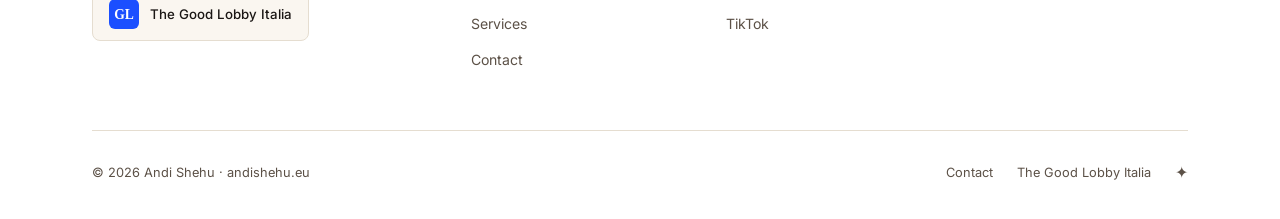
==== commit 23480994: "Add files via upload" ====
--- a/about.html
+++ b/about.html
@@ -119,11 +119,11 @@
             <span class="nav-logo-text">Andi Shehu</span>
         </a>
         <ul class="nav-links">
-            <li><a href="index.html">Home</a></li>
+            <li><a href="writing.html">Writing</a></li>
+            <li><a href="podcasts.html">Podcasts</a></li>
+            <li><a href="publications.html">Publications</a></li>
             <li><a href="about.html">About</a></li>
-            <li><a href="writing.html">Writing</a></li>
             <li><a href="services.html">Services</a></li>
-            <li><a href="reading.html">Reading</a></li>
             <li><a href="contact.html">Contact</a></li>
         </ul>
         <div class="nav-actions">
@@ -138,11 +138,11 @@
     </div>
 </nav>
 <div class="mobile-nav" id="mobileNav">
-    <a href="index.html">Home</a>
+    <a href="writing.html">Writing</a>
+    <a href="podcasts.html">Podcasts</a>
+    <a href="publications.html">Publications</a>
     <a href="about.html">About</a>
-    <a href="writing.html">Writing</a>
     <a href="services.html">Services</a>
-    <a href="reading.html">Reading</a>
     <a href="contact.html">Contact</a>
 </div>
 
@@ -267,7 +267,7 @@
                     <div class="tgl-logo">GL</div>The Good Lobby Italia
                 </a>
             </div>
-            <div class="footer-col"><h4>Navigate</h4><ul class="footer-links"><li><a href="about.html">About</a></li><li><a href="writing.html">Writing</a></li><li><a href="services.html">Services</a></li><li><a href="reading.html">Reading</a></li><li><a href="now.html">Now</a></li><li><a href="contact.html">Contact</a></li></ul></div>
+            <div class="footer-col"><h4>Navigate</h4><ul class="footer-links"><li><a href="writing.html">Writing</a></li><li><a href="podcasts.html">Podcasts</a></li><li><a href="publications.html">Publications</a></li><li><a href="about.html">About</a></li><li><a href="services.html">Services</a></li><li><a href="contact.html">Contact</a></li></ul></div>
             <div class="footer-col"><h4>Connect</h4><ul class="footer-links"><li><a href="https://substack.com/@shehuandi" target="_blank" rel="noopener">Substack</a></li><li><a href="https://www.instagram.com/sheh.andi/" target="_blank" rel="noopener">Instagram</a></li><li><a href="https://linkedin.com/in/inandishehu/" target="_blank" rel="noopener">LinkedIn</a></li><li><a href="https://x.com/AndShehu" target="_blank" rel="noopener">X / Twitter</a></li><li><a href="https://www.tiktok.com/@andishehu670" target="_blank" rel="noopener">TikTok</a></li></ul></div>
             <div class="footer-col"><h4>Writing</h4><ul class="footer-links"><li><a href="https://substack.com/@shehuandi" target="_blank" rel="noopener">The Continental Brief</a></li><li><a href="writing.html">Essays &amp; analysis</a></li><li><a href="contact.html">Pitch me a topic</a></li></ul></div>
         </div>
@@ -334,5 +334,9 @@
 
 })();
 </script>
+
+<!-- Cloudflare Web Analytics -->
+<script defer src="https://static.cloudflareinsights.com/beacon.min.js" data-cf-beacon='{"token": "REPLACE_WITH_YOUR_CLOUDFLARE_TOKEN"}'></script>
+<!-- End Cloudflare Web Analytics -->
 </body>
 </html>
